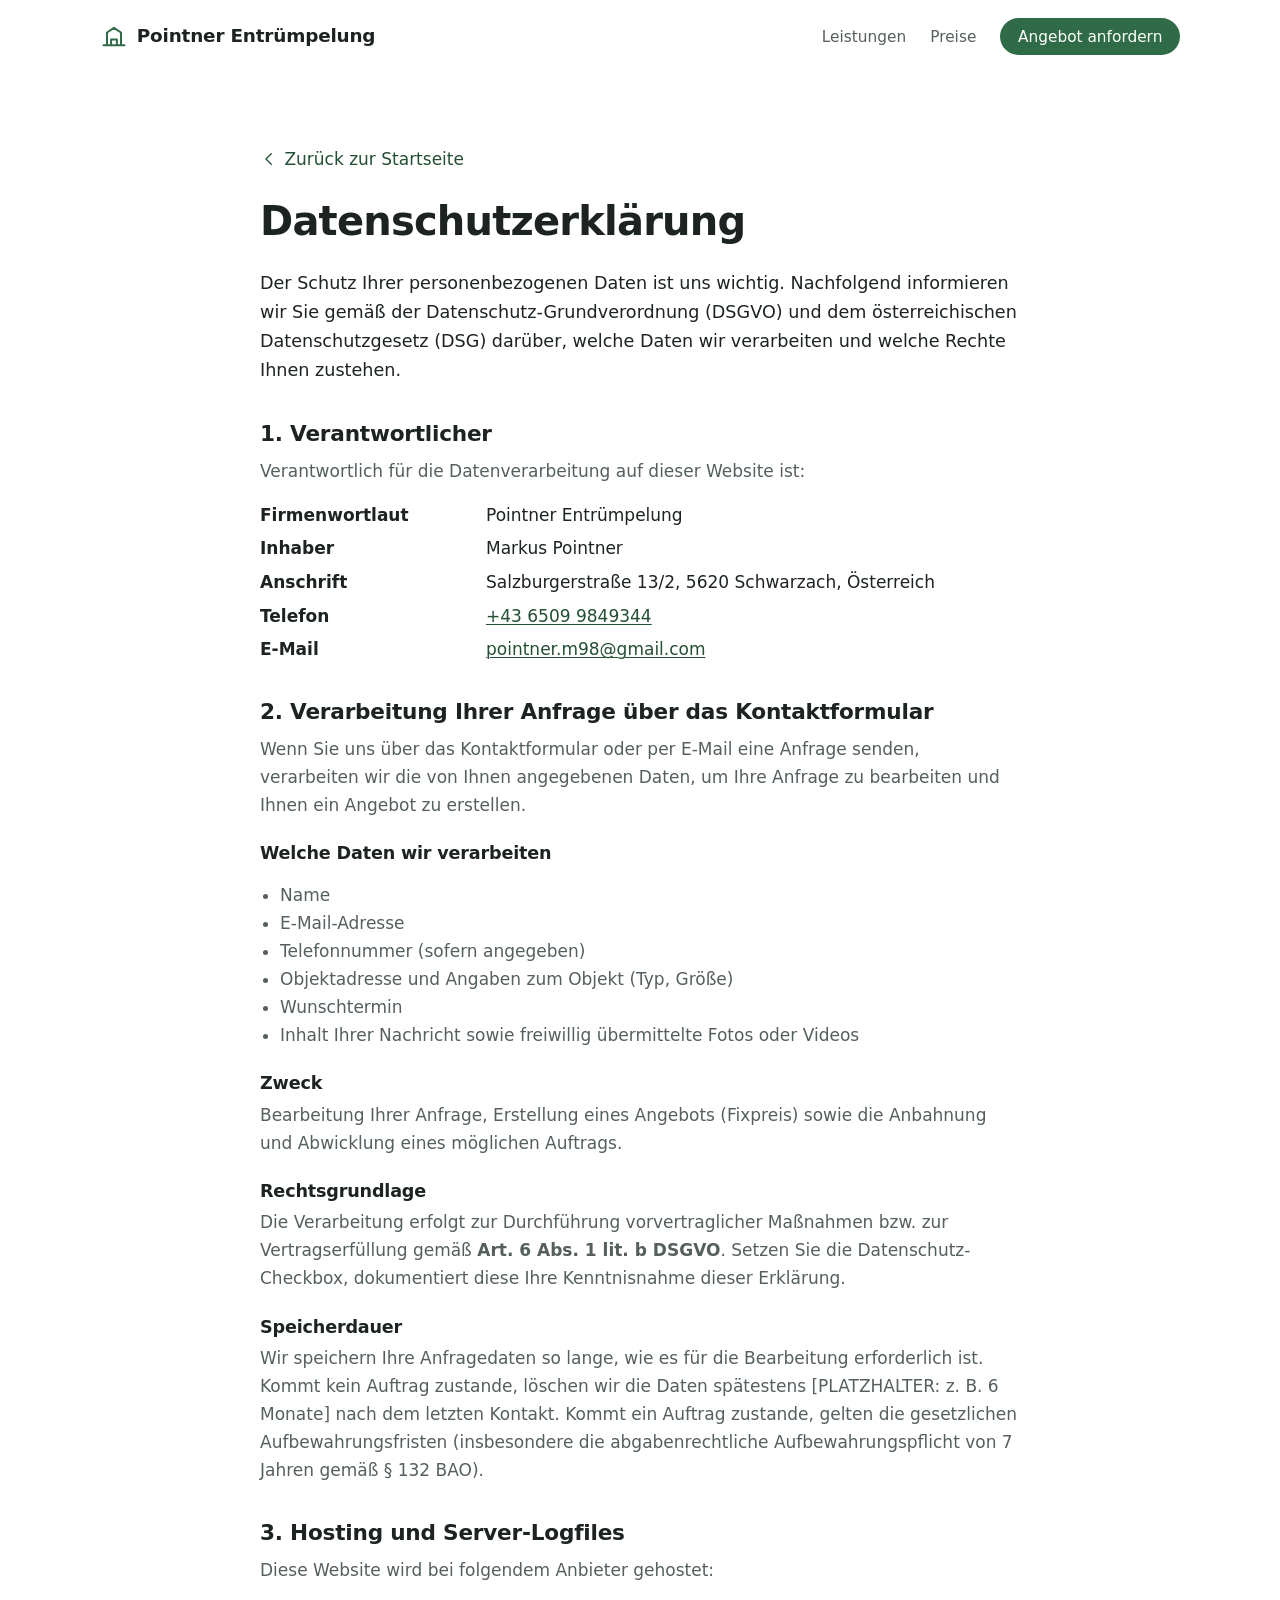
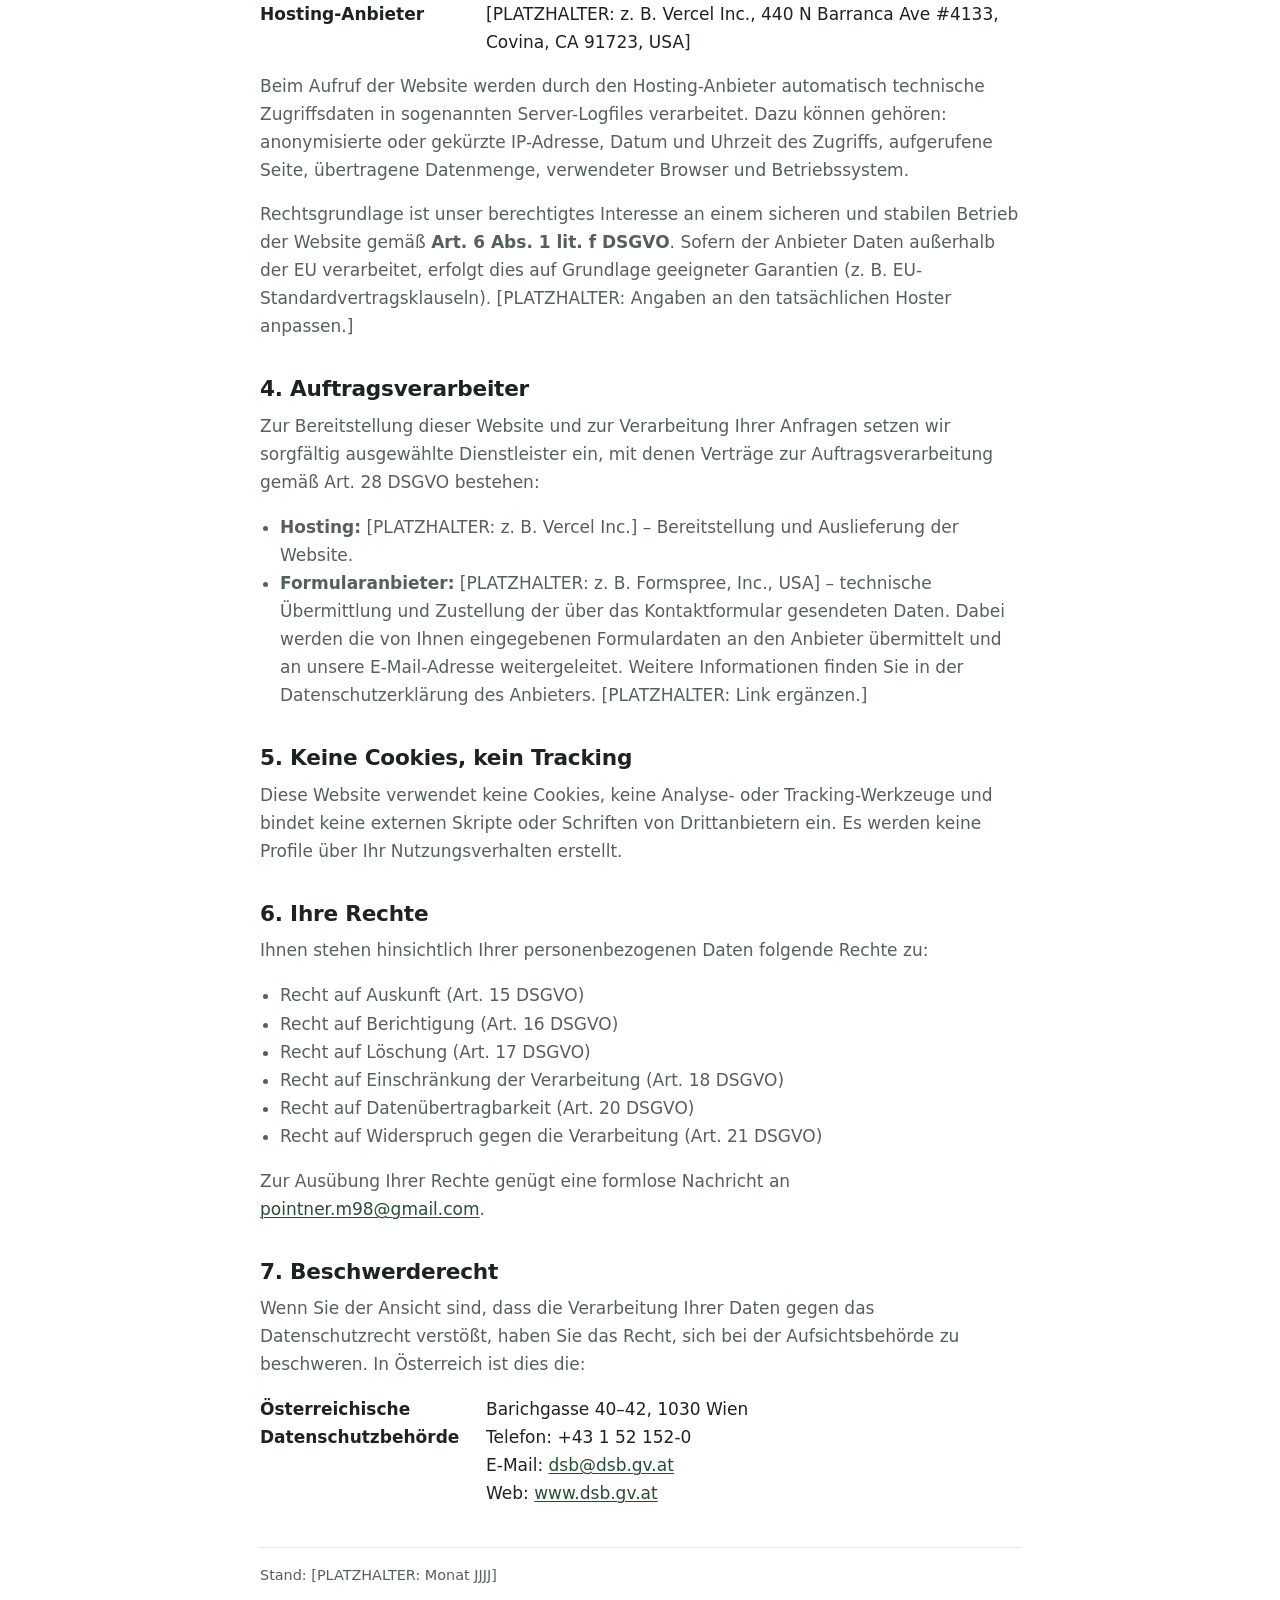
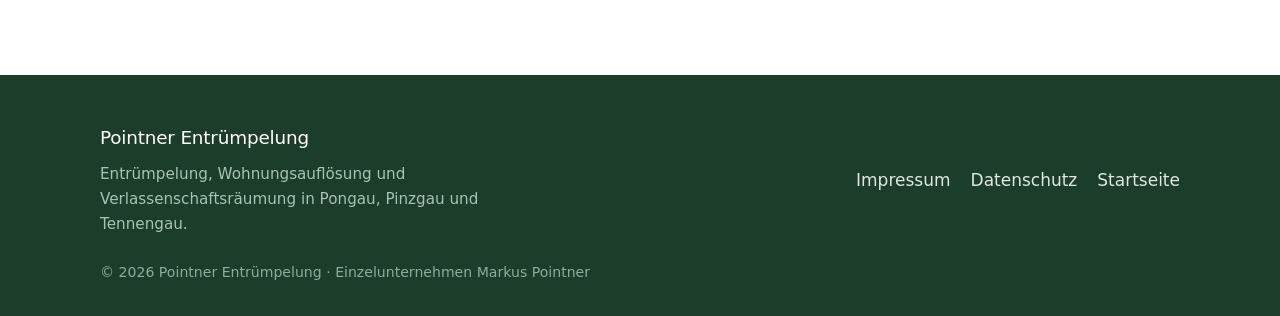
==== datenschutz.html @ 5319edf4 "Firmendaten einsetzen (Name, Inhaber, Adresse, Telefon, E-Mail, WhatsApp) Co-Authored-By: Claude Opu" ====
<!DOCTYPE html>
<html lang="de-AT">
<head>
  <meta charset="UTF-8">
  <meta name="viewport" content="width=device-width, initial-scale=1.0">
  <title>Datenschutzerklärung | Pointner Entrümpelung</title>
  <meta name="description" content="Datenschutzerklärung von Pointner Entrümpelung nach DSGVO: Verarbeitung von Formulardaten, Hosting, Ihre Rechte und Beschwerdemöglichkeit.">
  <meta name="robots" content="index, follow">
  <link rel="canonical" href="https://[DOMAIN]/datenschutz.html">
  <meta name="theme-color" content="#1f3d2b">
  <link rel="icon" href="/assets/favicon.svg" type="image/svg+xml">
  <link rel="stylesheet" href="/style.css">
</head>
<body>
  <a class="skip-link" href="#main">Zum Inhalt springen</a>

  <header class="site-header scrolled" id="site-header">
    <div class="container header-inner">
      <a class="brand" href="/" aria-label="Pointner Entrümpelung – Startseite">
        <svg class="brand-mark" width="28" height="28" viewBox="0 0 24 24" fill="none" aria-hidden="true">
          <path d="M3 20h18M6 20V9l6-4 6 4v11M9.5 20v-5h5v5" stroke="currentColor" stroke-width="1.7" stroke-linecap="round" stroke-linejoin="round"/>
        </svg>
        <span class="brand-name">Pointner Entrümpelung</span>
      </a>
      <nav class="site-nav" aria-label="Hauptnavigation">
        <ul class="nav-list" id="nav-list" style="position:static;transform:none;opacity:1;visibility:visible;pointer-events:auto;box-shadow:none;border:0;background:none;padding:0;">
          <li><a href="/#leistungen">Leistungen</a></li>
          <li><a href="/#preise">Preise</a></li>
          <li><a class="nav-cta" href="/#kontakt">Angebot anfordern</a></li>
        </ul>
      </nav>
    </div>
  </header>

  <main id="main" class="legal">
    <div class="container">
      <a class="back-link" href="/">
        <svg width="18" height="18" viewBox="0 0 24 24" fill="none" aria-hidden="true"><path d="M15 5l-7 7 7 7" stroke="currentColor" stroke-width="1.8" stroke-linecap="round" stroke-linejoin="round"/></svg>
        Zurück zur Startseite
      </a>

      <h1>Datenschutzerklärung</h1>
      <p class="lead">Der Schutz Ihrer personenbezogenen Daten ist uns wichtig. Nachfolgend informieren wir Sie gemäß der Datenschutz-Grundverordnung (DSGVO) und dem österreichischen Datenschutzgesetz (DSG) darüber, welche Daten wir verarbeiten und welche Rechte Ihnen zustehen.</p>

      <h2>1. Verantwortlicher</h2>
      <p>Verantwortlich für die Datenverarbeitung auf dieser Website ist:</p>
      <dl>
        <dt>Firmenwortlaut</dt>
        <dd>Pointner Entrümpelung</dd>
        <dt>Inhaber</dt>
        <dd>Markus Pointner</dd>
        <dt>Anschrift</dt>
        <dd>Salzburgerstraße 13/2, 5620 Schwarzach, Österreich</dd>
        <dt>Telefon</dt>
        <dd><a href="tel:+4365099849344">+43 6509 9849344</a></dd>
        <dt>E-Mail</dt>
        <dd><a href="mailto:pointner.m98@gmail.com">pointner.m98@gmail.com</a></dd>
      </dl>

      <h2>2. Verarbeitung Ihrer Anfrage über das Kontaktformular</h2>
      <p>Wenn Sie uns über das Kontaktformular oder per E-Mail eine Anfrage senden, verarbeiten wir die von Ihnen angegebenen Daten, um Ihre Anfrage zu bearbeiten und Ihnen ein Angebot zu erstellen.</p>

      <h3>Welche Daten wir verarbeiten</h3>
      <ul>
        <li>Name</li>
        <li>E-Mail-Adresse</li>
        <li>Telefonnummer (sofern angegeben)</li>
        <li>Objektadresse und Angaben zum Objekt (Typ, Größe)</li>
        <li>Wunschtermin</li>
        <li>Inhalt Ihrer Nachricht sowie freiwillig übermittelte Fotos oder Videos</li>
      </ul>

      <h3>Zweck</h3>
      <p>Bearbeitung Ihrer Anfrage, Erstellung eines Angebots (Fixpreis) sowie die Anbahnung und Abwicklung eines möglichen Auftrags.</p>

      <h3>Rechtsgrundlage</h3>
      <p>Die Verarbeitung erfolgt zur Durchführung vorvertraglicher Maßnahmen bzw. zur Vertragserfüllung gemäß <strong>Art. 6 Abs. 1 lit. b DSGVO</strong>. Setzen Sie die Datenschutz-Checkbox, dokumentiert diese Ihre Kenntnisnahme dieser Erklärung.</p>

      <h3>Speicherdauer</h3>
      <p>Wir speichern Ihre Anfragedaten so lange, wie es für die Bearbeitung erforderlich ist. Kommt kein Auftrag zustande, löschen wir die Daten spätestens [PLATZHALTER: z. B. 6 Monate] nach dem letzten Kontakt. Kommt ein Auftrag zustande, gelten die gesetzlichen Aufbewahrungsfristen (insbesondere die abgabenrechtliche Aufbewahrungspflicht von 7 Jahren gemäß § 132 BAO).</p>

      <h2>3. Hosting und Server-Logfiles</h2>
      <p>Diese Website wird bei folgendem Anbieter gehostet:</p>
      <dl>
        <dt>Hosting-Anbieter</dt>
        <dd>[PLATZHALTER: z. B. Vercel Inc., 440 N Barranca Ave #4133, Covina, CA 91723, USA]</dd>
      </dl>
      <p>Beim Aufruf der Website werden durch den Hosting-Anbieter automatisch technische Zugriffsdaten in sogenannten Server-Logfiles verarbeitet. Dazu können gehören: anonymisierte oder gekürzte IP-Adresse, Datum und Uhrzeit des Zugriffs, aufgerufene Seite, übertragene Datenmenge, verwendeter Browser und Betriebssystem.</p>
      <p>Rechtsgrundlage ist unser berechtigtes Interesse an einem sicheren und stabilen Betrieb der Website gemäß <strong>Art. 6 Abs. 1 lit. f DSGVO</strong>. Sofern der Anbieter Daten außerhalb der EU verarbeitet, erfolgt dies auf Grundlage geeigneter Garantien (z. B. EU-Standardvertragsklauseln). [PLATZHALTER: Angaben an den tatsächlichen Hoster anpassen.]</p>

      <h2>4. Auftragsverarbeiter</h2>
      <p>Zur Bereitstellung dieser Website und zur Verarbeitung Ihrer Anfragen setzen wir sorgfältig ausgewählte Dienstleister ein, mit denen Verträge zur Auftragsverarbeitung gemäß Art. 28 DSGVO bestehen:</p>
      <ul>
        <li><strong>Hosting:</strong> [PLATZHALTER: z. B. Vercel Inc.] – Bereitstellung und Auslieferung der Website.</li>
        <li><strong>Formularanbieter:</strong> [PLATZHALTER: z. B. Formspree, Inc., USA] – technische Übermittlung und Zustellung der über das Kontaktformular gesendeten Daten. Dabei werden die von Ihnen eingegebenen Formulardaten an den Anbieter übermittelt und an unsere E-Mail-Adresse weitergeleitet. Weitere Informationen finden Sie in der Datenschutzerklärung des Anbieters. [PLATZHALTER: Link ergänzen.]</li>
      </ul>

      <h2>5. Keine Cookies, kein Tracking</h2>
      <p>Diese Website verwendet keine Cookies, keine Analyse- oder Tracking-Werkzeuge und bindet keine externen Skripte oder Schriften von Drittanbietern ein. Es werden keine Profile über Ihr Nutzungsverhalten erstellt.</p>

      <h2>6. Ihre Rechte</h2>
      <p>Ihnen stehen hinsichtlich Ihrer personenbezogenen Daten folgende Rechte zu:</p>
      <ul>
        <li>Recht auf Auskunft (Art. 15 DSGVO)</li>
        <li>Recht auf Berichtigung (Art. 16 DSGVO)</li>
        <li>Recht auf Löschung (Art. 17 DSGVO)</li>
        <li>Recht auf Einschränkung der Verarbeitung (Art. 18 DSGVO)</li>
        <li>Recht auf Datenübertragbarkeit (Art. 20 DSGVO)</li>
        <li>Recht auf Widerspruch gegen die Verarbeitung (Art. 21 DSGVO)</li>
      </ul>
      <p>Zur Ausübung Ihrer Rechte genügt eine formlose Nachricht an <a href="mailto:pointner.m98@gmail.com">pointner.m98@gmail.com</a>.</p>

      <h2>7. Beschwerderecht</h2>
      <p>Wenn Sie der Ansicht sind, dass die Verarbeitung Ihrer Daten gegen das Datenschutzrecht verstößt, haben Sie das Recht, sich bei der Aufsichtsbehörde zu beschweren. In Österreich ist dies die:</p>
      <dl>
        <dt>Österreichische Datenschutzbehörde</dt>
        <dd>Barichgasse 40–42, 1030 Wien<br>
          Telefon: +43 1 52 152-0<br>
          E-Mail: <a href="mailto:dsb@dsb.gv.at">dsb@dsb.gv.at</a><br>
          Web: <a href="https://www.dsb.gv.at" target="_blank" rel="noopener noreferrer">www.dsb.gv.at</a>
        </dd>
      </dl>

      <p class="updated">Stand: [PLATZHALTER: Monat JJJJ]</p>
    </div>
  </main>

  <footer class="site-footer">
    <div class="container footer-inner">
      <div class="footer-brand">
        <span class="brand-name">Pointner Entrümpelung</span>
        <p>Entrümpelung, Wohnungsauflösung und Verlassenschaftsräumung in Pongau, Pinzgau und Tennengau.</p>
      </div>
      <nav class="footer-nav" aria-label="Rechtliches">
        <a href="/impressum.html">Impressum</a>
        <a href="/datenschutz.html">Datenschutz</a>
        <a href="/">Startseite</a>
      </nav>
      <p class="footer-copy">© <span id="year">2026</span> Pointner Entrümpelung · Einzelunternehmen Markus Pointner</p>
    </div>
  </footer>

  <script src="/script.js" defer></script>
</body>
</html>
---- style.css ----
/* =====================================================================
   Pointner Entrümpelung – Entrümpelung Salzburg
   style.css – mobile first, ohne externe Ressourcen
   ---------------------------------------------------------------------
   Schriften: Standard ist ein System-Font-Stack (kein externer Request,
   bestes Lighthouse-Ergebnis). Wer eine eigene, selbst gehostete Schrift
   nutzen möchte, legt WOFF2-Dateien nach /fonts und aktiviert den
   @font-face-Block unten (siehe README.md).
   ===================================================================== */

/* ---- Optionales, selbst gehostetes Font-Gerüst (auskommentiert) ------
@font-face {
  font-family: "Marke";
  src: url("/fonts/marke-regular.woff2") format("woff2");
  font-weight: 400;
  font-style: normal;
  font-display: swap;
}
@font-face {
  font-family: "Marke";
  src: url("/fonts/marke-semibold.woff2") format("woff2");
  font-weight: 600;
  font-style: normal;
  font-display: swap;
}
Danach in :root  --font-sans: "Marke", system-ui, sans-serif;  setzen.
---------------------------------------------------------------------- */

:root {
  /* Akzent + Neutraltöne */
  --accent:        #2f6b46;   /* ruhiges Waldgrün */
  --accent-dark:   #244f34;
  --accent-darker: #1c3d29;
  --accent-soft:   #eef4f0;

  --ink:      #1c2321;   /* Haupttext */
  --ink-soft: #55605b;   /* Sekundärtext */
  --line:     #e4e7e5;   /* Trennlinien */
  --bg:       #ffffff;
  --bg-alt:   #f7f8f7;
  --white:    #ffffff;

  --font-sans: system-ui, -apple-system, "Segoe UI", Roboto, "Helvetica Neue", Arial, sans-serif;

  --radius:    14px;
  --radius-sm: 10px;
  --shadow:    0 1px 2px rgba(28,35,33,.04), 0 8px 24px rgba(28,35,33,.06);
  --shadow-lg: 0 12px 40px rgba(28,35,33,.12);

  --wrap: 1120px;
  --gutter: 20px;

  --header-h: 72px;
  --ease: cubic-bezier(.22,.61,.36,1);
}

/* ---------- Reset / Basis ---------- */
*, *::before, *::after { box-sizing: border-box; }

html { -webkit-text-size-adjust: 100%; scroll-behavior: smooth; }

body {
  margin: 0;
  font-family: var(--font-sans);
  font-size: 1.0625rem;
  line-height: 1.65;
  color: var(--ink);
  background: var(--bg);
  -webkit-font-smoothing: antialiased;
  text-rendering: optimizeLegibility;
}

img, svg { display: block; max-width: 100%; }
svg { height: auto; }

h1, h2, h3 { line-height: 1.2; letter-spacing: -.01em; margin: 0 0 .5em; color: var(--ink); }
h1 { font-size: clamp(2rem, 5.5vw, 3.25rem); font-weight: 700; letter-spacing: -.02em; }
h2 { font-size: clamp(1.6rem, 3.6vw, 2.4rem); font-weight: 700; }
h3 { font-size: 1.2rem; font-weight: 600; }
p  { margin: 0 0 1rem; }

a { color: var(--accent-dark); text-decoration-thickness: 1px; text-underline-offset: 2px; }
a:hover { color: var(--accent); }

:focus-visible {
  outline: 3px solid var(--accent);
  outline-offset: 2px;
  border-radius: 4px;
}

.sr-only {
  position: absolute; width: 1px; height: 1px; padding: 0; margin: -1px;
  overflow: hidden; clip: rect(0 0 0 0); white-space: nowrap; border: 0;
}

.skip-link {
  position: absolute; left: 12px; top: -60px;
  background: var(--accent-dark); color: #fff; padding: 10px 16px;
  border-radius: 8px; z-index: 200; transition: top .2s var(--ease);
}
.skip-link:focus { top: 12px; color: #fff; }

/* ---------- Layout ---------- */
.container {
  width: 100%;
  max-width: var(--wrap);
  margin-inline: auto;
  padding-inline: var(--gutter);
}
.container-narrow { max-width: 760px; }

.section { padding: clamp(3.5rem, 8vw, 6rem) 0; }
.section-alt { background: var(--bg-alt); }

.section-head { max-width: 640px; margin-bottom: 2.5rem; }
.section-eyebrow {
  text-transform: uppercase; letter-spacing: .12em; font-size: .78rem;
  font-weight: 600; color: var(--accent); margin: 0 0 .6rem;
}
.section-eyebrow-light { color: #bfe0cd; }
.section-sub { color: var(--ink-soft); font-size: 1.075rem; margin: 0; }

/* ---------- Buttons ---------- */
.btn {
  display: inline-flex; align-items: center; justify-content: center; gap: .5rem;
  font: inherit; font-weight: 600; line-height: 1;
  padding: .95rem 1.5rem; border-radius: 999px;
  border: 1.5px solid transparent; cursor: pointer;
  text-decoration: none; transition: transform .18s var(--ease), background .18s var(--ease), box-shadow .18s var(--ease), border-color .18s var(--ease);
}
.btn svg { width: 18px; height: 18px; }
.btn-primary { background: var(--accent); color: #fff; box-shadow: 0 6px 18px rgba(47,107,70,.25); }
.btn-primary:hover { background: var(--accent-dark); color: #fff; transform: translateY(-2px); box-shadow: 0 10px 26px rgba(47,107,70,.32); }
.btn-secondary { background: var(--white); color: var(--accent-dark); border-color: var(--line); }
.btn-secondary:hover { border-color: var(--accent); color: var(--accent-dark); transform: translateY(-2px); }
.btn-on-accent { background: #fff; color: var(--accent-darker); }
.btn-on-accent:hover { background: var(--accent-soft); color: var(--accent-darker); transform: translateY(-2px); }
.btn-block { width: 100%; }

/* ---------- Header ---------- */
.site-header {
  position: sticky; top: 0; z-index: 100;
  background: rgba(255,255,255,.9);
  backdrop-filter: saturate(180%) blur(10px);
  border-bottom: 1px solid transparent;
  transition: box-shadow .25s var(--ease), border-color .25s var(--ease), background .25s var(--ease);
}
.site-header.scrolled {
  border-bottom-color: var(--line);
  box-shadow: 0 2px 12px rgba(28,35,33,.06);
}
.header-inner {
  display: flex; align-items: center; justify-content: space-between;
  height: var(--header-h);
  transition: height .25s var(--ease);
}
.site-header.scrolled .header-inner { height: 58px; }

.brand { display: inline-flex; align-items: center; gap: .55rem; color: var(--ink); text-decoration: none; font-weight: 700; }
.brand-mark { color: var(--accent); }
.brand-name { font-size: 1.15rem; letter-spacing: -.01em; }

.site-nav { display: flex; align-items: center; }
.nav-list {
  display: flex; align-items: center; gap: 1.5rem;
  list-style: none; margin: 0; padding: 0;
}
.nav-list a { color: var(--ink-soft); text-decoration: none; font-size: .96rem; font-weight: 500; }
.nav-list a:hover { color: var(--ink); }
.nav-list .nav-cta {
  background: var(--accent); color: #fff; padding: .6rem 1.1rem; border-radius: 999px;
}
.nav-list .nav-cta:hover { background: var(--accent-dark); color: #fff; }

.nav-toggle {
  display: none; flex-direction: column; gap: 5px;
  width: 44px; height: 44px; border: 0; background: transparent; cursor: pointer;
  align-items: center; justify-content: center;
}
.nav-toggle-bar { width: 24px; height: 2px; background: var(--ink); border-radius: 2px; transition: transform .25s var(--ease), opacity .2s var(--ease); }

/* ---------- Hero ---------- */
.hero {
  background:
    radial-gradient(120% 90% at 85% -10%, var(--accent-soft) 0%, rgba(238,244,240,0) 60%),
    var(--bg);
  padding: clamp(3rem, 8vw, 6rem) 0 clamp(3rem, 7vw, 5rem);
}
.hero-inner { max-width: 780px; }
.hero-eyebrow {
  text-transform: uppercase; letter-spacing: .12em; font-size: .8rem;
  font-weight: 600; color: var(--accent); margin: 0 0 1rem;
}
.hero-lead { font-size: clamp(1.075rem, 2.2vw, 1.3rem); color: var(--ink-soft); max-width: 640px; }
.hero-actions { display: flex; flex-wrap: wrap; gap: .85rem; margin: 1.8rem 0 2rem; }
.hero-trust {
  display: flex; flex-wrap: wrap; gap: 1.25rem 2rem;
  list-style: none; margin: 0; padding: 0;
}
.hero-trust li { display: inline-flex; align-items: center; gap: .5rem; font-size: .95rem; font-weight: 500; color: var(--ink-soft); }
.hero-trust svg { color: var(--accent); flex: none; }

/* ---------- Cards (Leistungen) ---------- */
.cards {
  list-style: none; margin: 0; padding: 0;
  display: grid; gap: 1.25rem;
  grid-template-columns: 1fr;
}
.card {
  background: var(--bg); border: 1px solid var(--line); border-radius: var(--radius);
  padding: 1.6rem; box-shadow: var(--shadow);
  transition: transform .2s var(--ease), box-shadow .2s var(--ease), border-color .2s var(--ease);
}
.card:hover { transform: translateY(-4px); box-shadow: var(--shadow-lg); border-color: #d3ddd6; }
.card-icon {
  display: inline-flex; align-items: center; justify-content: center;
  width: 52px; height: 52px; border-radius: 14px;
  background: var(--accent-soft); color: var(--accent-dark); margin-bottom: 1rem;
}
.card h3 { margin-bottom: .4rem; }
.card p { margin: 0; color: var(--ink-soft); font-size: .98rem; }

/* ---------- Steps (Ablauf) ---------- */
.steps {
  list-style: none; margin: 0; padding: 0;
  display: grid; gap: 1.5rem; grid-template-columns: 1fr;
  counter-reset: step;
}
.step {
  position: relative; background: var(--bg); border: 1px solid var(--line);
  border-radius: var(--radius); padding: 1.75rem 1.6rem 1.6rem;
}
.step-num {
  display: inline-flex; align-items: center; justify-content: center;
  width: 44px; height: 44px; border-radius: 50%;
  background: var(--accent); color: #fff; font-weight: 700; font-size: 1.15rem;
  margin-bottom: 1rem;
}
.step h3 { margin-bottom: .35rem; }
.step p { margin: 0; color: var(--ink-soft); font-size: .98rem; }

/* ---------- Preistabelle ---------- */
.table-wrap { overflow-x: auto; border: 1px solid var(--line); border-radius: var(--radius); box-shadow: var(--shadow); }
.price-table { width: 100%; border-collapse: collapse; min-width: 520px; background: var(--bg); }
.price-table th, .price-table td { text-align: left; padding: 1rem 1.25rem; border-bottom: 1px solid var(--line); }
.price-table thead th { background: var(--accent-soft); color: var(--accent-darker); font-size: .85rem; text-transform: uppercase; letter-spacing: .06em; }
.price-table tbody th { font-weight: 600; }
.price-table tbody td:last-child { font-weight: 600; color: var(--accent-dark); white-space: nowrap; }
.price-table tbody tr:last-child th, .price-table tbody tr:last-child td { border-bottom: 0; }
.price-table tbody tr:hover { background: var(--bg-alt); }
.price-note {
  display: flex; gap: .65rem; align-items: flex-start;
  margin: 1.25rem 0 0; color: var(--ink-soft); font-size: .95rem;
}
.price-note svg { color: var(--accent); flex: none; margin-top: 2px; }

/* ---------- Hausverwaltungen ---------- */
.section-accent {
  background: linear-gradient(160deg, var(--accent-dark) 0%, var(--accent-darker) 100%);
  color: #eaf2ec;
}
.section-accent h2 { color: #fff; }
.hv-grid { display: grid; gap: 2.5rem; grid-template-columns: 1fr; }
.hv-intro p { color: #cfe0d5; max-width: 46ch; }
.hv-intro .btn { margin-top: .5rem; }
.hv-list { list-style: none; margin: 0; padding: 0; display: grid; gap: 1rem; }
.hv-list li {
  display: flex; gap: .9rem; align-items: flex-start;
  background: rgba(255,255,255,.06); border: 1px solid rgba(255,255,255,.12);
  border-radius: var(--radius-sm); padding: 1rem 1.15rem;
}
.hv-list svg { color: #bfe0cd; flex: none; margin-top: 2px; }
.hv-list strong { display: block; color: #fff; font-weight: 600; }
.hv-list span { display: block; color: #c6d8cd; font-size: .93rem; }

/* ---------- Vertrauen ---------- */
.trust-grid { list-style: none; margin: 0; padding: 0; display: grid; gap: 1.25rem; grid-template-columns: 1fr; }
.trust-item {
  background: var(--bg); border: 1px solid var(--line); border-radius: var(--radius);
  padding: 1.5rem;
}
.trust-item svg { color: var(--accent); margin-bottom: .85rem; }
.trust-item h3 { margin-bottom: .35rem; }
.trust-item p { margin: 0; color: var(--ink-soft); font-size: .96rem; }

/* ---------- FAQ ---------- */
.faq { display: grid; gap: .75rem; }
.faq details {
  background: var(--bg); border: 1px solid var(--line); border-radius: var(--radius-sm);
  overflow: hidden;
}
.faq summary {
  list-style: none; cursor: pointer; padding: 1.1rem 1.25rem;
  font-weight: 600; display: flex; align-items: center; justify-content: space-between; gap: 1rem;
}
.faq summary::-webkit-details-marker { display: none; }
.faq summary::after {
  content: ""; width: 12px; height: 12px; flex: none;
  border-right: 2px solid var(--accent); border-bottom: 2px solid var(--accent);
  transform: rotate(45deg); transition: transform .25s var(--ease);
}
.faq details[open] summary::after { transform: rotate(-135deg); }
.faq summary:hover { color: var(--accent-dark); }
.faq-body { padding: 0 1.25rem 1.15rem; }
.faq-body p { margin: 0; color: var(--ink-soft); }

/* ---------- Kontakt ---------- */
.contact-grid { display: grid; gap: 2.5rem; grid-template-columns: 1fr; }
.contact-intro p { color: var(--ink-soft); max-width: 42ch; }
.contact-direct { list-style: none; margin: 1.5rem 0 0; padding: 0; display: grid; gap: .85rem; }
.contact-direct li { display: flex; align-items: center; gap: .7rem; }
.contact-direct svg { color: var(--accent); flex: none; }
.contact-direct a { color: var(--ink); font-weight: 500; text-decoration: none; }
.contact-direct a:hover { color: var(--accent-dark); }

.contact-form {
  background: var(--bg); border: 1px solid var(--line); border-radius: var(--radius);
  padding: clamp(1.5rem, 4vw, 2rem); box-shadow: var(--shadow);
}
.field { margin-bottom: 1.1rem; }
.field-row { display: grid; gap: 1.1rem; grid-template-columns: 1fr; }
.field label { display: block; font-weight: 600; font-size: .92rem; margin-bottom: .4rem; }
.field input, .field select, .field textarea {
  width: 100%; font: inherit; color: var(--ink);
  padding: .8rem .9rem; border: 1.5px solid var(--line); border-radius: var(--radius-sm);
  background: var(--bg); transition: border-color .18s var(--ease), box-shadow .18s var(--ease);
}
.field textarea { resize: vertical; min-height: 96px; }
.field input:focus, .field select:focus, .field textarea:focus {
  outline: none; border-color: var(--accent);
  box-shadow: 0 0 0 3px rgba(47,107,70,.15);
}
.field input:user-invalid, .field select:user-invalid { border-color: #c0392b; }
.field-error { color: #c0392b; font-size: .85rem; margin: .4rem 0 0; }

.field-check { display: grid; grid-template-columns: auto 1fr; gap: .6rem .65rem; align-items: start; }
.field-check input { width: 20px; height: 20px; margin-top: 2px; accent-color: var(--accent); }
.field-check label { font-weight: 400; font-size: .92rem; margin: 0; color: var(--ink-soft); }
.field-check .field-error { grid-column: 1 / -1; }

/* Honeypot – visuell und für AT verborgen, aber im DOM vorhanden */
.hp-field { position: absolute; left: -9999px; width: 1px; height: 1px; overflow: hidden; }

.form-status { margin: 1rem 0 0; padding: .9rem 1rem; border-radius: var(--radius-sm); font-size: .95rem; font-weight: 500; }
.form-status.is-success { background: #e7f4ec; color: #1c6b3f; border: 1px solid #b7ddc6; }
.form-status.is-error   { background: #fbeae8; color: #a5281b; border: 1px solid #f0c3bd; }

.form-hint { display: flex; gap: .5rem; align-items: flex-start; margin: 1.1rem 0 0; font-size: .9rem; color: var(--ink-soft); }
.form-hint svg { color: var(--accent); flex: none; margin-top: 1px; }

/* ---------- Footer ---------- */
.site-footer { background: var(--accent-darker); color: #c6d8cd; padding: 3rem 0 2rem; }
.footer-inner { display: grid; gap: 1.5rem; }
.footer-brand .brand-name { color: #fff; font-size: 1.15rem; }
.footer-brand p { margin: .5rem 0 0; color: #a9c2b3; font-size: .95rem; max-width: 42ch; }
.footer-nav { display: flex; flex-wrap: wrap; gap: 1.25rem; }
.footer-nav a { color: #dce8e1; text-decoration: none; font-weight: 500; }
.footer-nav a:hover { color: #fff; text-decoration: underline; }
.footer-copy { margin: 0; color: #8fab9c; font-size: .88rem; }

/* ---------- Rechtsseiten (Impressum / Datenschutz) ---------- */
.legal { padding: clamp(2.5rem, 6vw, 4.5rem) 0; }
.legal .container { max-width: 800px; }
.legal h1 { font-size: clamp(1.8rem, 4vw, 2.5rem); margin-bottom: 1.5rem; }
.legal h2 { font-size: 1.35rem; margin: 2.25rem 0 .6rem; }
.legal h3 { font-size: 1.1rem; margin: 1.5rem 0 .4rem; }
.legal p, .legal li { color: var(--ink-soft); }
.legal a { color: var(--accent-dark); }
.legal .lead { font-size: 1.1rem; color: var(--ink); }
.legal dl { display: grid; grid-template-columns: 1fr; gap: .35rem 1rem; margin: 1rem 0; }
.legal dt { font-weight: 600; color: var(--ink); }
.legal dd { margin: 0 0 .75rem; }
.legal ul { padding-left: 1.25rem; }
.legal .back-link { display: inline-flex; align-items: center; gap: .4rem; margin-bottom: 1.5rem; font-weight: 500; text-decoration: none; }
.legal .updated { font-size: .9rem; color: var(--ink-soft); margin-top: 2.5rem; padding-top: 1rem; border-top: 1px solid var(--line); }

/* =====================================================================
   Reveal-on-Scroll
   ===================================================================== */
.reveal { opacity: 0; transform: translateY(18px); transition: opacity .6s var(--ease), transform .6s var(--ease); will-change: opacity, transform; }
.reveal.is-visible { opacity: 1; transform: none; }

/* =====================================================================
   Responsive
   ===================================================================== */
@media (min-width: 620px) {
  .field-row { grid-template-columns: 1fr 1fr; }
  .cards { grid-template-columns: repeat(2, 1fr); }
  .trust-grid { grid-template-columns: repeat(2, 1fr); }
  .steps { grid-template-columns: repeat(3, 1fr); }
  .footer-inner { grid-template-columns: 1fr auto; align-items: center; }
  .footer-copy { grid-column: 1 / -1; }
  .legal dl { grid-template-columns: 210px 1fr; }
  .legal dd { margin-bottom: 0; }
}

@media (min-width: 900px) {
  .cards { grid-template-columns: repeat(3, 1fr); }
  .trust-grid { grid-template-columns: repeat(3, 1fr); }
  .hv-grid { grid-template-columns: 1fr 1.05fr; align-items: center; gap: 3.5rem; }
  .contact-grid { grid-template-columns: .85fr 1.15fr; align-items: start; gap: 3.5rem; }
}

/* ---------- Mobile-Navigation ---------- */
@media (max-width: 820px) {
  .nav-toggle { display: flex; }
  .nav-list {
    position: fixed; inset: var(--header-h) 0 auto 0;
    flex-direction: column; align-items: stretch; gap: 0;
    background: var(--bg); border-bottom: 1px solid var(--line);
    padding: .5rem var(--gutter) 1.25rem;
    box-shadow: var(--shadow-lg);
    transform: translateY(-8px); opacity: 0; pointer-events: none;
    visibility: hidden;
    transition: opacity .22s var(--ease), transform .22s var(--ease), visibility .22s;
  }
  .nav-list.open { transform: none; opacity: 1; pointer-events: auto; visibility: visible; }
  .nav-list li { border-bottom: 1px solid var(--line); }
  .nav-list li:last-child { border-bottom: 0; }
  .nav-list a { display: block; padding: .95rem .25rem; font-size: 1.02rem; }
  .nav-list .nav-cta { margin-top: .75rem; text-align: center; }
  .nav-toggle[aria-expanded="true"] .nav-toggle-bar:nth-child(1) { transform: translateY(7px) rotate(45deg); }
  .nav-toggle[aria-expanded="true"] .nav-toggle-bar:nth-child(2) { opacity: 0; }
  .nav-toggle[aria-expanded="true"] .nav-toggle-bar:nth-child(3) { transform: translateY(-7px) rotate(-45deg); }
}

/* =====================================================================
   Reduced Motion
   ===================================================================== */
@media (prefers-reduced-motion: reduce) {
  html { scroll-behavior: auto; }
  *, *::before, *::after {
    animation-duration: .001ms !important;
    animation-iteration-count: 1 !important;
    transition-duration: .001ms !important;
    scroll-behavior: auto !important;
  }
  .reveal { opacity: 1; transform: none; }
}
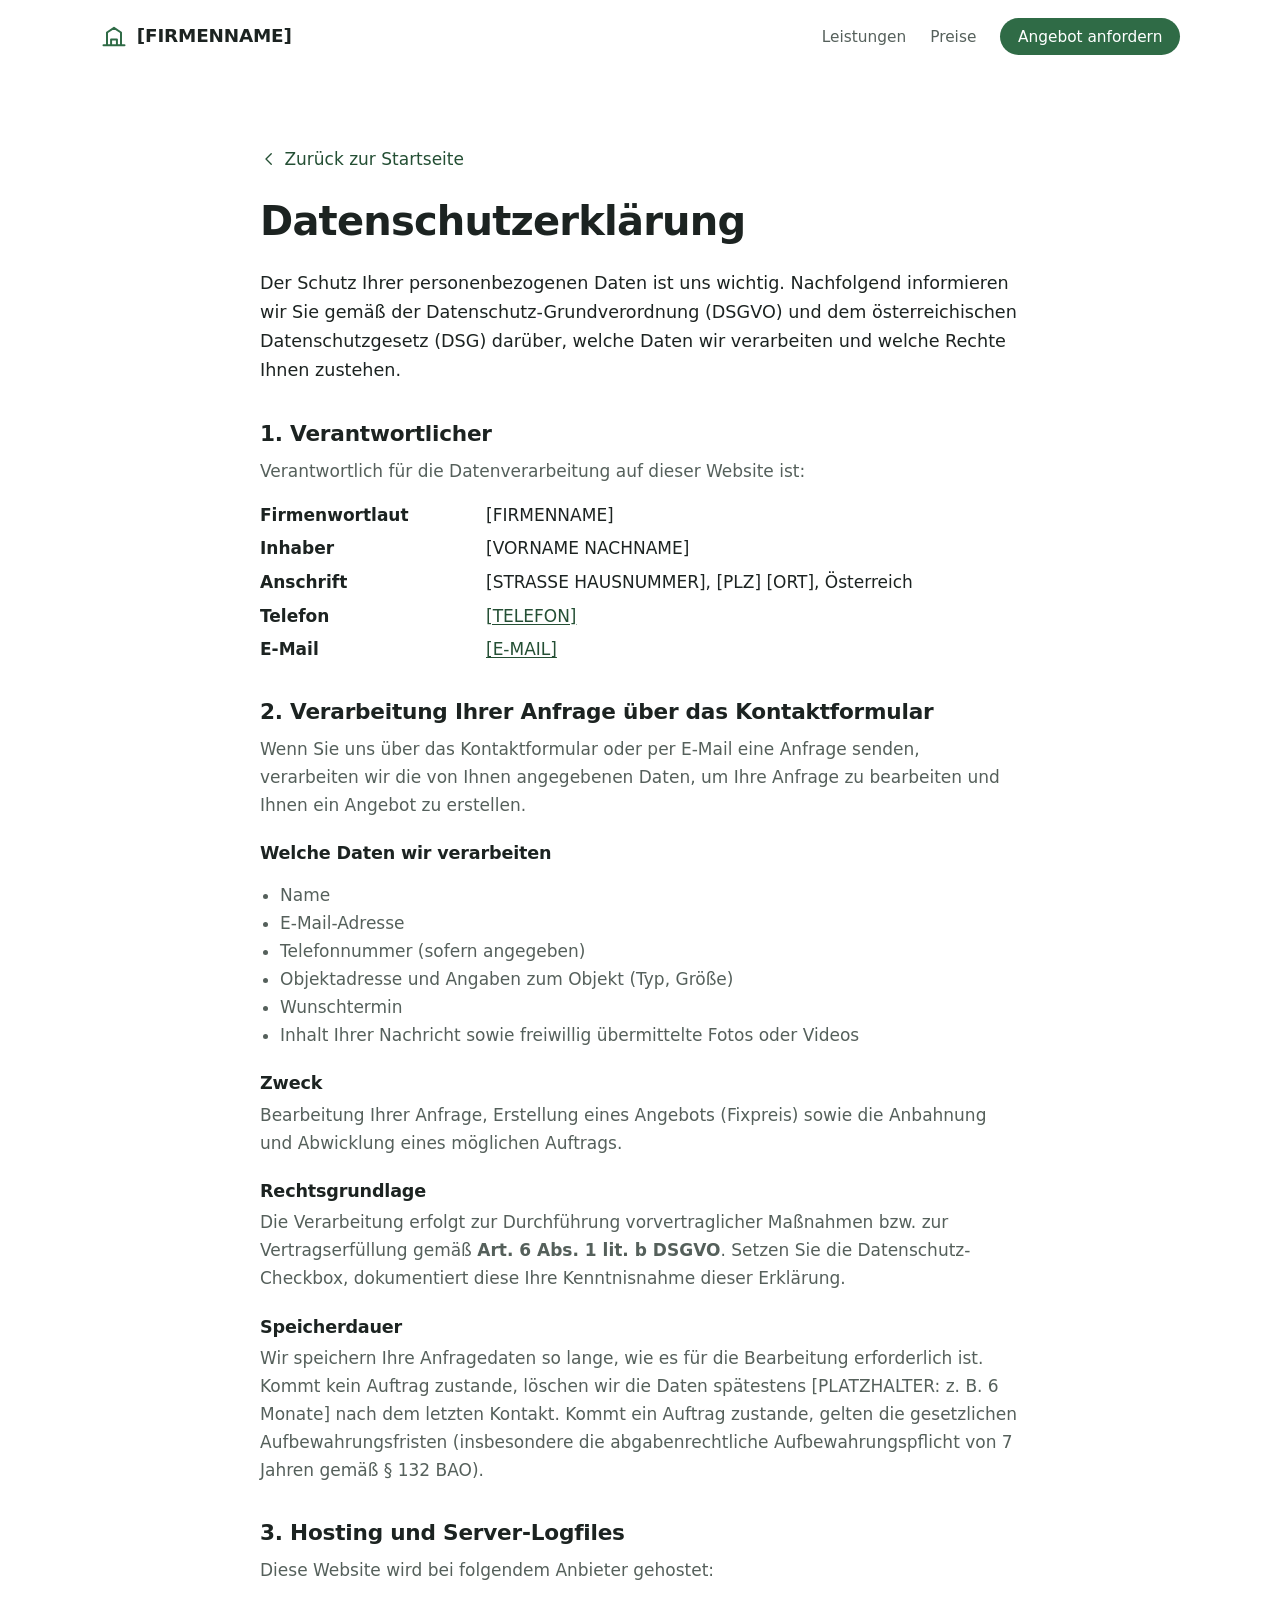
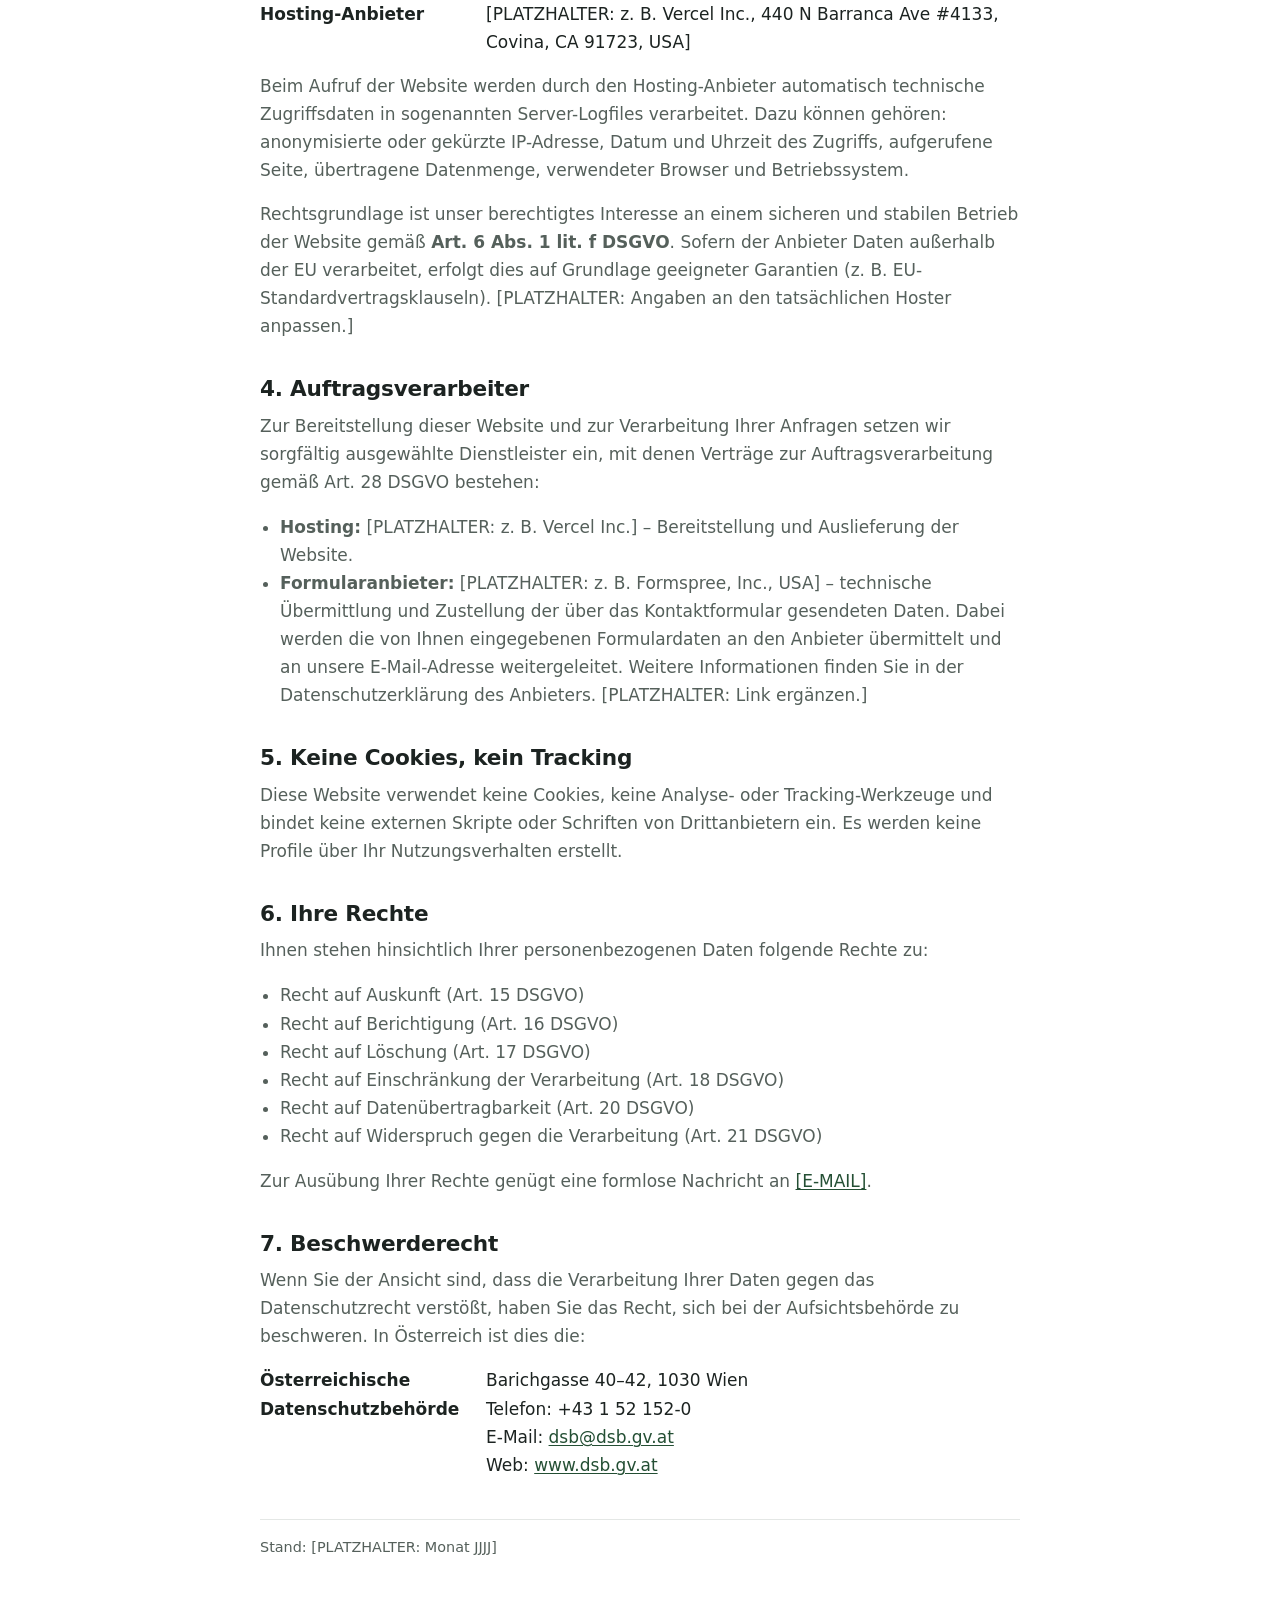
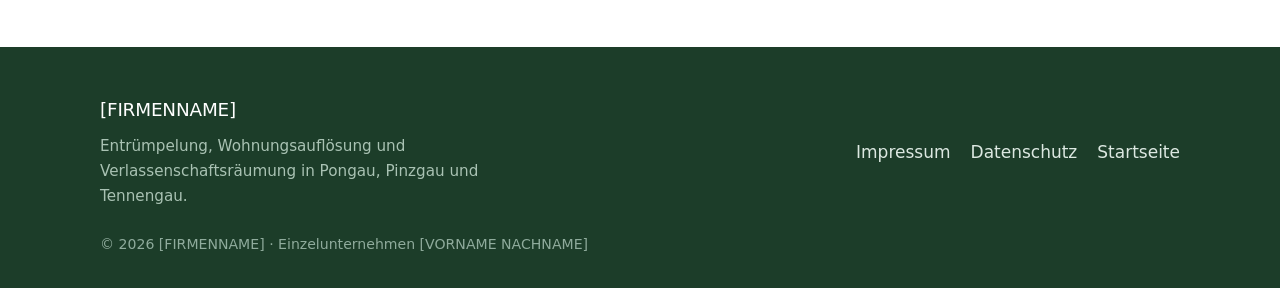
==== commit 126597bb: "Initiale Landingpage inkl. Impressum, Datenschutz und SEO Statische Seite (HTML/CSS/Vanilla JS) fuer" ====
--- a/datenschutz.html
+++ b/datenschutz.html
@@ -3,8 +3,8 @@
 <head>
   <meta charset="UTF-8">
   <meta name="viewport" content="width=device-width, initial-scale=1.0">
-  <title>Datenschutzerklärung | Pointner Entrümpelung</title>
-  <meta name="description" content="Datenschutzerklärung von Pointner Entrümpelung nach DSGVO: Verarbeitung von Formulardaten, Hosting, Ihre Rechte und Beschwerdemöglichkeit.">
+  <title>Datenschutzerklärung | [FIRMENNAME]</title>
+  <meta name="description" content="Datenschutzerklärung von [FIRMENNAME] nach DSGVO: Verarbeitung von Formulardaten, Hosting, Ihre Rechte und Beschwerdemöglichkeit.">
   <meta name="robots" content="index, follow">
   <link rel="canonical" href="https://[DOMAIN]/datenschutz.html">
   <meta name="theme-color" content="#1f3d2b">
@@ -16,11 +16,11 @@
 
   <header class="site-header scrolled" id="site-header">
     <div class="container header-inner">
-      <a class="brand" href="/" aria-label="Pointner Entrümpelung – Startseite">
+      <a class="brand" href="/" aria-label="[FIRMENNAME] – Startseite">
         <svg class="brand-mark" width="28" height="28" viewBox="0 0 24 24" fill="none" aria-hidden="true">
           <path d="M3 20h18M6 20V9l6-4 6 4v11M9.5 20v-5h5v5" stroke="currentColor" stroke-width="1.7" stroke-linecap="round" stroke-linejoin="round"/>
         </svg>
-        <span class="brand-name">Pointner Entrümpelung</span>
+        <span class="brand-name">[FIRMENNAME]</span>
       </a>
       <nav class="site-nav" aria-label="Hauptnavigation">
         <ul class="nav-list" id="nav-list" style="position:static;transform:none;opacity:1;visibility:visible;pointer-events:auto;box-shadow:none;border:0;background:none;padding:0;">
@@ -46,15 +46,15 @@
       <p>Verantwortlich für die Datenverarbeitung auf dieser Website ist:</p>
       <dl>
         <dt>Firmenwortlaut</dt>
-        <dd>Pointner Entrümpelung</dd>
+        <dd>[FIRMENNAME]</dd>
         <dt>Inhaber</dt>
-        <dd>Markus Pointner</dd>
+        <dd>[VORNAME NACHNAME]</dd>
         <dt>Anschrift</dt>
-        <dd>Salzburgerstraße 13/2, 5620 Schwarzach, Österreich</dd>
+        <dd>[STRASSE HAUSNUMMER], [PLZ] [ORT], Österreich</dd>
         <dt>Telefon</dt>
-        <dd><a href="tel:+4365099849344">+43 6509 9849344</a></dd>
+        <dd><a href="tel:[TELEFON-CLEAN]">[TELEFON]</a></dd>
         <dt>E-Mail</dt>
-        <dd><a href="mailto:pointner.m98@gmail.com">pointner.m98@gmail.com</a></dd>
+        <dd><a href="mailto:[E-MAIL]">[E-MAIL]</a></dd>
       </dl>
 
       <h2>2. Verarbeitung Ihrer Anfrage über das Kontaktformular</h2>
@@ -108,7 +108,7 @@
         <li>Recht auf Datenübertragbarkeit (Art. 20 DSGVO)</li>
         <li>Recht auf Widerspruch gegen die Verarbeitung (Art. 21 DSGVO)</li>
       </ul>
-      <p>Zur Ausübung Ihrer Rechte genügt eine formlose Nachricht an <a href="mailto:pointner.m98@gmail.com">pointner.m98@gmail.com</a>.</p>
+      <p>Zur Ausübung Ihrer Rechte genügt eine formlose Nachricht an <a href="mailto:[E-MAIL]">[E-MAIL]</a>.</p>
 
       <h2>7. Beschwerderecht</h2>
       <p>Wenn Sie der Ansicht sind, dass die Verarbeitung Ihrer Daten gegen das Datenschutzrecht verstößt, haben Sie das Recht, sich bei der Aufsichtsbehörde zu beschweren. In Österreich ist dies die:</p>
@@ -128,7 +128,7 @@
   <footer class="site-footer">
     <div class="container footer-inner">
       <div class="footer-brand">
-        <span class="brand-name">Pointner Entrümpelung</span>
+        <span class="brand-name">[FIRMENNAME]</span>
         <p>Entrümpelung, Wohnungsauflösung und Verlassenschaftsräumung in Pongau, Pinzgau und Tennengau.</p>
       </div>
       <nav class="footer-nav" aria-label="Rechtliches">
@@ -136,7 +136,7 @@
         <a href="/datenschutz.html">Datenschutz</a>
         <a href="/">Startseite</a>
       </nav>
-      <p class="footer-copy">© <span id="year">2026</span> Pointner Entrümpelung · Einzelunternehmen Markus Pointner</p>
+      <p class="footer-copy">© <span id="year">2026</span> [FIRMENNAME] · Einzelunternehmen [VORNAME NACHNAME]</p>
     </div>
   </footer>
 
--- a/style.css
+++ b/style.css
@@ -1,5 +1,5 @@
 /* =====================================================================
-   Pointner Entrümpelung – Entrümpelung Salzburg
+   [FIRMENNAME] – Entrümpelung Salzburg
    style.css – mobile first, ohne externe Ressourcen
    ---------------------------------------------------------------------
    Schriften: Standard ist ein System-Font-Stack (kein externer Request,
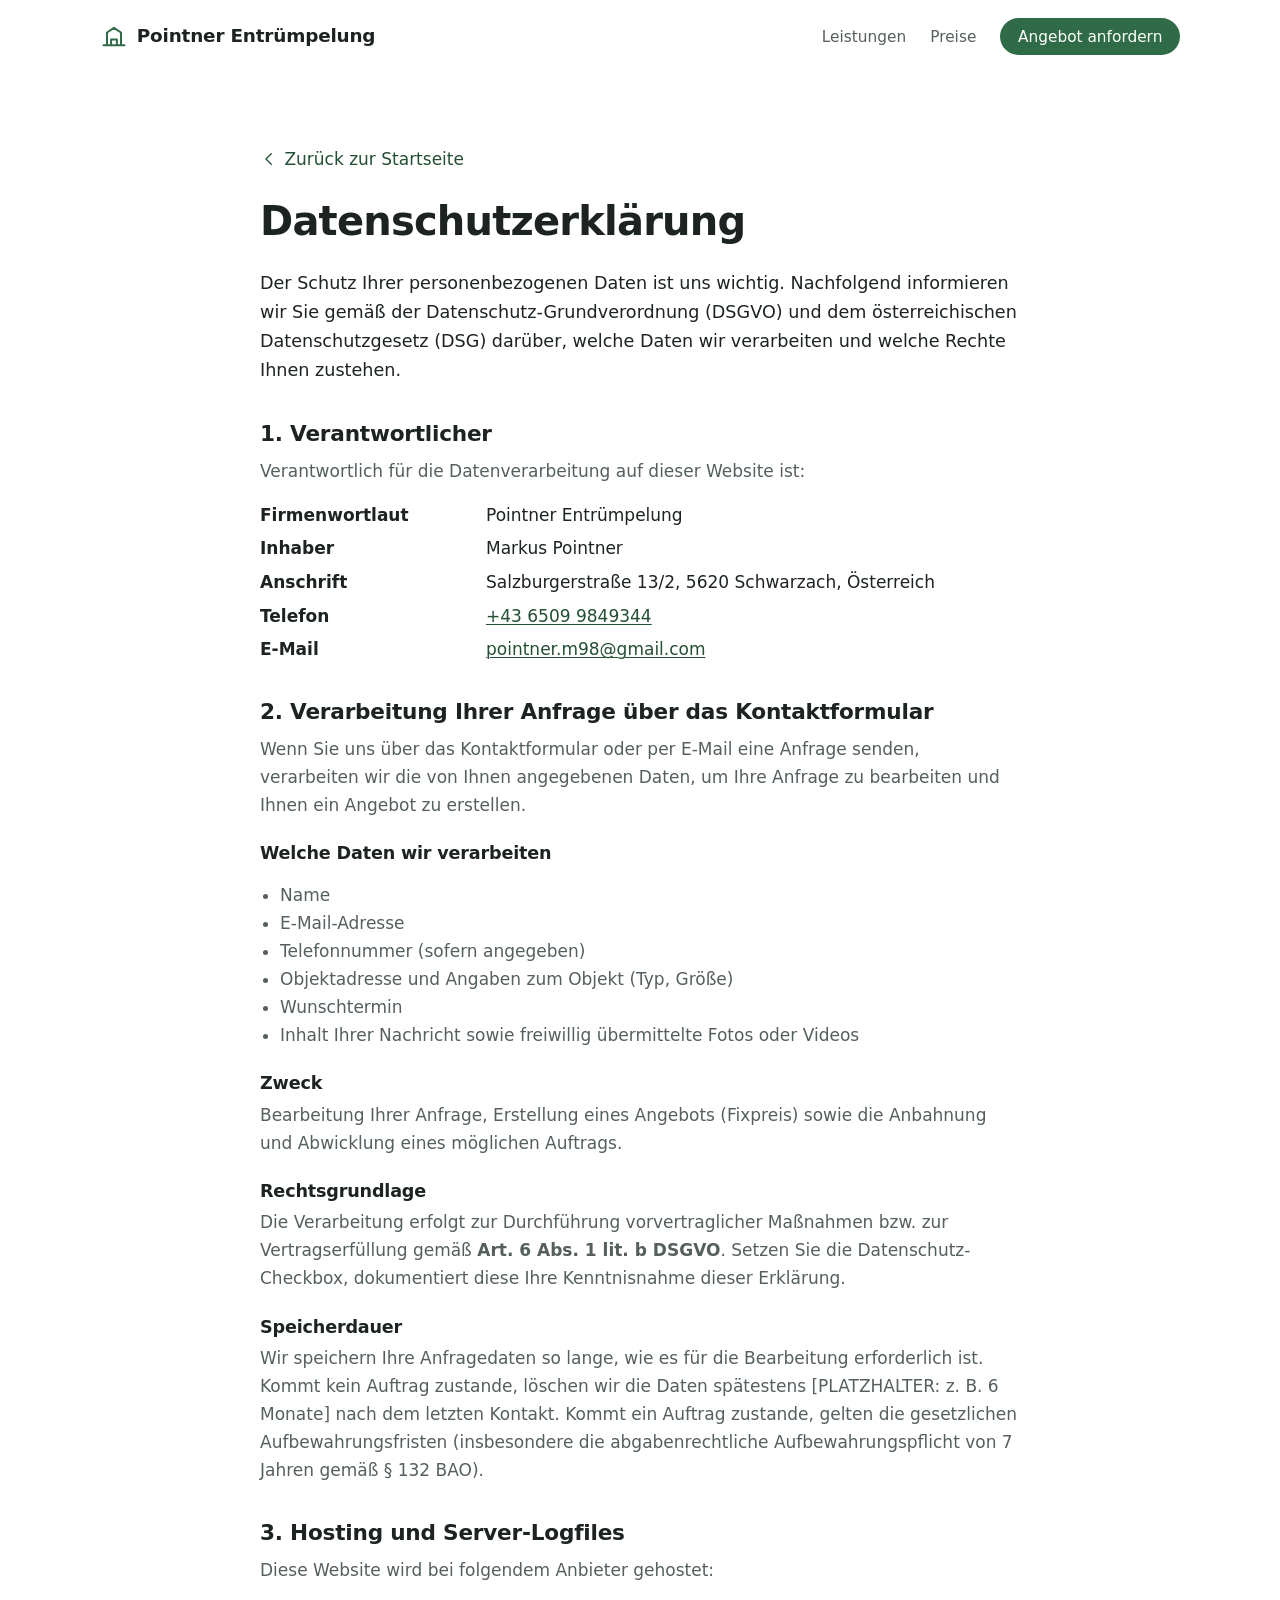
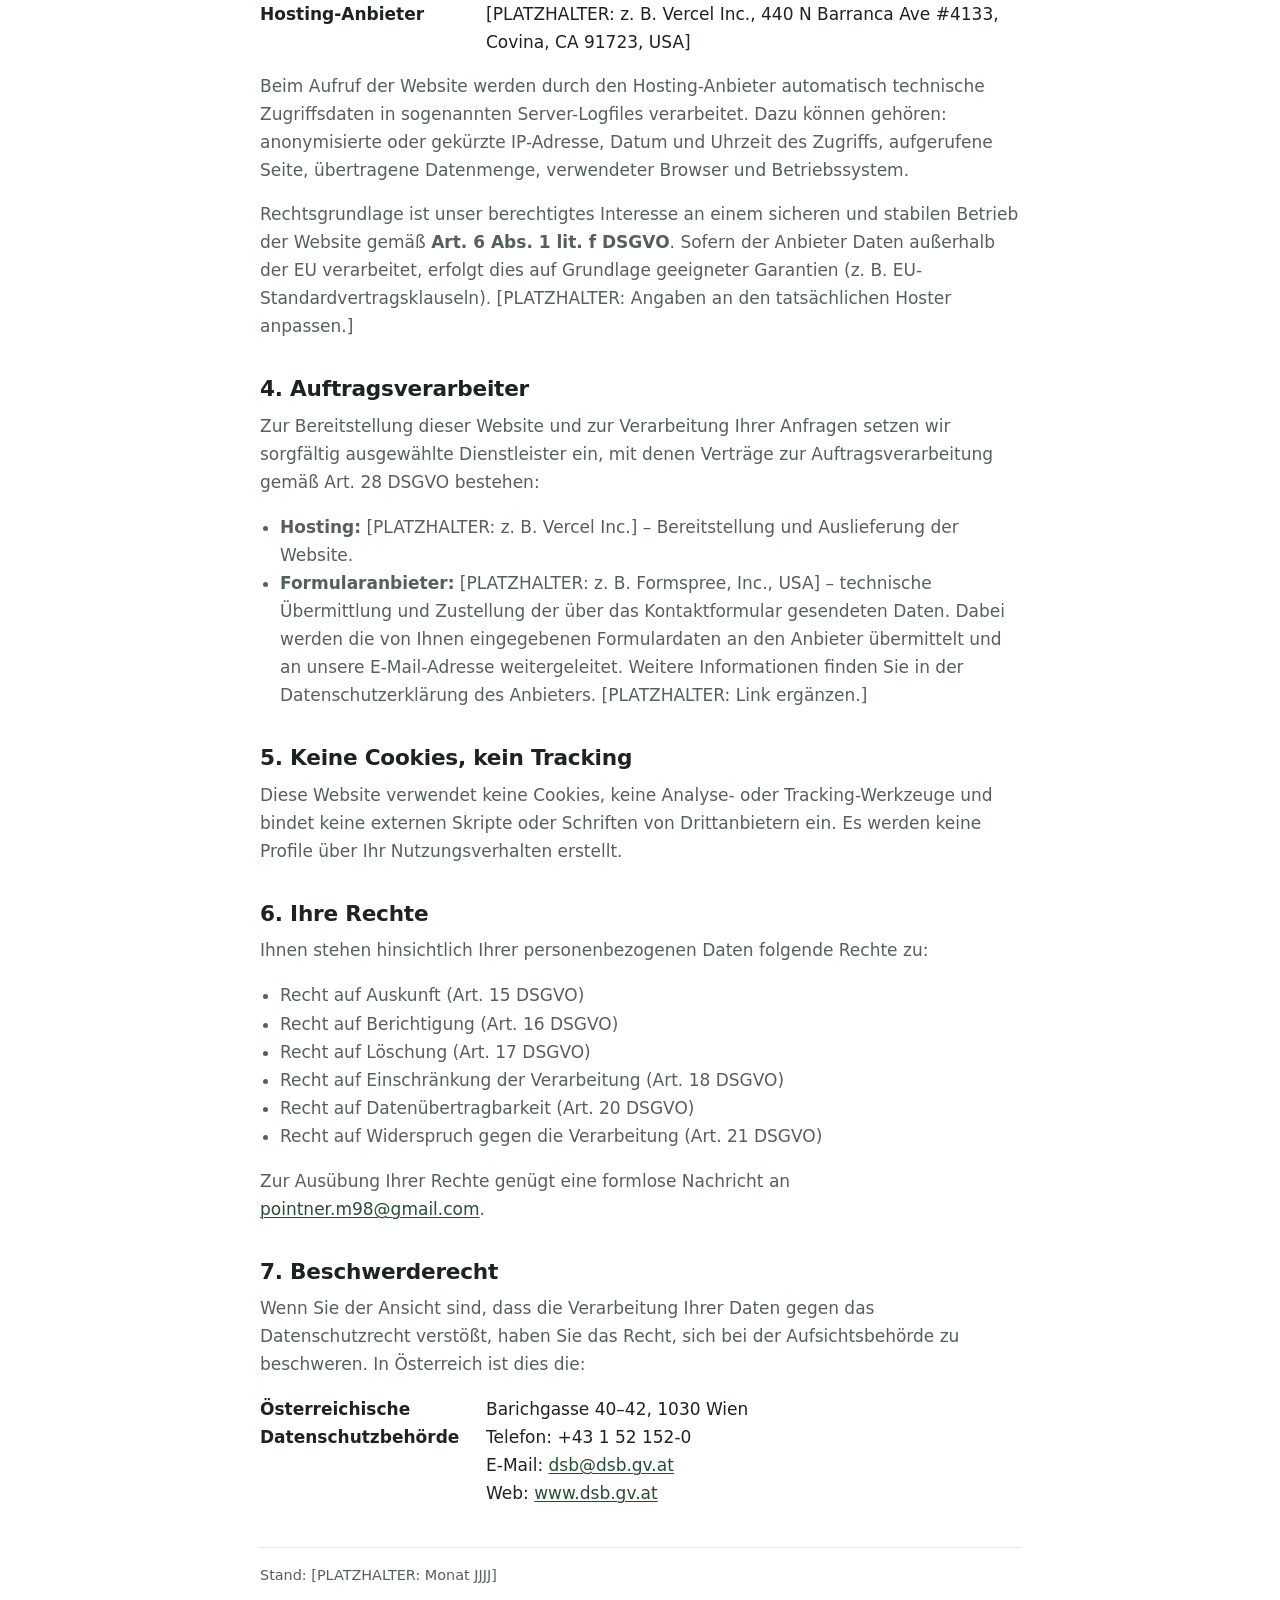
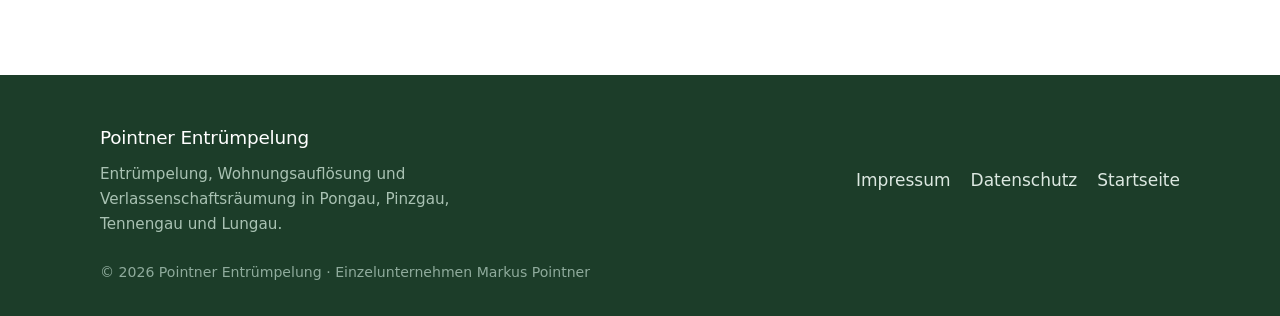
==== commit 52a1b5a6: "Feedback umgesetzt: Mobile-Fix, Lungau, Kacheln, Allgemeinflächen - Mobiler Overflow behoben: Honeyp" ====
--- a/datenschutz.html
+++ b/datenschutz.html
@@ -3,8 +3,8 @@
 <head>
   <meta charset="UTF-8">
   <meta name="viewport" content="width=device-width, initial-scale=1.0">
-  <title>Datenschutzerklärung | [FIRMENNAME]</title>
-  <meta name="description" content="Datenschutzerklärung von [FIRMENNAME] nach DSGVO: Verarbeitung von Formulardaten, Hosting, Ihre Rechte und Beschwerdemöglichkeit.">
+  <title>Datenschutzerklärung | Pointner Entrümpelung</title>
+  <meta name="description" content="Datenschutzerklärung von Pointner Entrümpelung nach DSGVO: Verarbeitung von Formulardaten, Hosting, Ihre Rechte und Beschwerdemöglichkeit.">
   <meta name="robots" content="index, follow">
   <link rel="canonical" href="https://[DOMAIN]/datenschutz.html">
   <meta name="theme-color" content="#1f3d2b">
@@ -16,11 +16,11 @@
 
   <header class="site-header scrolled" id="site-header">
     <div class="container header-inner">
-      <a class="brand" href="/" aria-label="[FIRMENNAME] – Startseite">
+      <a class="brand" href="/" aria-label="Pointner Entrümpelung – Startseite">
         <svg class="brand-mark" width="28" height="28" viewBox="0 0 24 24" fill="none" aria-hidden="true">
           <path d="M3 20h18M6 20V9l6-4 6 4v11M9.5 20v-5h5v5" stroke="currentColor" stroke-width="1.7" stroke-linecap="round" stroke-linejoin="round"/>
         </svg>
-        <span class="brand-name">[FIRMENNAME]</span>
+        <span class="brand-name">Pointner Entrümpelung</span>
       </a>
       <nav class="site-nav" aria-label="Hauptnavigation">
         <ul class="nav-list" id="nav-list" style="position:static;transform:none;opacity:1;visibility:visible;pointer-events:auto;box-shadow:none;border:0;background:none;padding:0;">
@@ -46,15 +46,15 @@
       <p>Verantwortlich für die Datenverarbeitung auf dieser Website ist:</p>
       <dl>
         <dt>Firmenwortlaut</dt>
-        <dd>[FIRMENNAME]</dd>
+        <dd>Pointner Entrümpelung</dd>
         <dt>Inhaber</dt>
-        <dd>[VORNAME NACHNAME]</dd>
+        <dd>Markus Pointner</dd>
         <dt>Anschrift</dt>
-        <dd>[STRASSE HAUSNUMMER], [PLZ] [ORT], Österreich</dd>
+        <dd>Salzburgerstraße 13/2, 5620 Schwarzach, Österreich</dd>
         <dt>Telefon</dt>
-        <dd><a href="tel:[TELEFON-CLEAN]">[TELEFON]</a></dd>
+        <dd><a href="tel:+4365099849344">+43 6509 9849344</a></dd>
         <dt>E-Mail</dt>
-        <dd><a href="mailto:[E-MAIL]">[E-MAIL]</a></dd>
+        <dd><a href="mailto:pointner.m98@gmail.com">pointner.m98@gmail.com</a></dd>
       </dl>
 
       <h2>2. Verarbeitung Ihrer Anfrage über das Kontaktformular</h2>
@@ -108,7 +108,7 @@
         <li>Recht auf Datenübertragbarkeit (Art. 20 DSGVO)</li>
         <li>Recht auf Widerspruch gegen die Verarbeitung (Art. 21 DSGVO)</li>
       </ul>
-      <p>Zur Ausübung Ihrer Rechte genügt eine formlose Nachricht an <a href="mailto:[E-MAIL]">[E-MAIL]</a>.</p>
+      <p>Zur Ausübung Ihrer Rechte genügt eine formlose Nachricht an <a href="mailto:pointner.m98@gmail.com">pointner.m98@gmail.com</a>.</p>
 
       <h2>7. Beschwerderecht</h2>
       <p>Wenn Sie der Ansicht sind, dass die Verarbeitung Ihrer Daten gegen das Datenschutzrecht verstößt, haben Sie das Recht, sich bei der Aufsichtsbehörde zu beschweren. In Österreich ist dies die:</p>
@@ -128,15 +128,15 @@
   <footer class="site-footer">
     <div class="container footer-inner">
       <div class="footer-brand">
-        <span class="brand-name">[FIRMENNAME]</span>
-        <p>Entrümpelung, Wohnungsauflösung und Verlassenschaftsräumung in Pongau, Pinzgau und Tennengau.</p>
+        <span class="brand-name">Pointner Entrümpelung</span>
+        <p>Entrümpelung, Wohnungsauflösung und Verlassenschaftsräumung in Pongau, Pinzgau, Tennengau und Lungau.</p>
       </div>
       <nav class="footer-nav" aria-label="Rechtliches">
         <a href="/impressum.html">Impressum</a>
         <a href="/datenschutz.html">Datenschutz</a>
         <a href="/">Startseite</a>
       </nav>
-      <p class="footer-copy">© <span id="year">2026</span> [FIRMENNAME] · Einzelunternehmen [VORNAME NACHNAME]</p>
+      <p class="footer-copy">© <span id="year">2026</span> Pointner Entrümpelung · Einzelunternehmen Markus Pointner</p>
     </div>
   </footer>
 
--- a/style.css
+++ b/style.css
@@ -1,5 +1,5 @@
 /* =====================================================================
-   [FIRMENNAME] – Entrümpelung Salzburg
+   Pointner Entrümpelung – Entrümpelung Salzburg
    style.css – mobile first, ohne externe Ressourcen
    ---------------------------------------------------------------------
    Schriften: Standard ist ein System-Font-Stack (kein externer Request,
@@ -68,6 +68,8 @@
   background: var(--bg);
   -webkit-font-smoothing: antialiased;
   text-rendering: optimizeLegibility;
+  overflow-x: clip;            /* Sicherheitsnetz gegen horizontales Scrollen */
+  overflow-wrap: break-word;   /* lange Wörter/URLs brechen statt zu überlaufen */
 }
 
 img, svg { display: block; max-width: 100%; }
@@ -305,12 +307,12 @@
 .faq-body p { margin: 0; color: var(--ink-soft); }
 
 /* ---------- Kontakt ---------- */
-.contact-grid { display: grid; gap: 2.5rem; grid-template-columns: 1fr; }
+.contact-grid { display: grid; gap: 2.5rem; grid-template-columns: minmax(0, 1fr); }
 .contact-intro p { color: var(--ink-soft); max-width: 42ch; }
 .contact-direct { list-style: none; margin: 1.5rem 0 0; padding: 0; display: grid; gap: .85rem; }
 .contact-direct li { display: flex; align-items: center; gap: .7rem; }
 .contact-direct svg { color: var(--accent); flex: none; }
-.contact-direct a { color: var(--ink); font-weight: 500; text-decoration: none; }
+.contact-direct a { color: var(--ink); font-weight: 500; text-decoration: none; overflow-wrap: anywhere; }
 .contact-direct a:hover { color: var(--accent-dark); }
 
 .contact-form {
@@ -338,14 +340,19 @@
 .field-check label { font-weight: 400; font-size: .92rem; margin: 0; color: var(--ink-soft); }
 .field-check .field-error { grid-column: 1 / -1; }
 
-/* Honeypot – visuell und für AT verborgen, aber im DOM vorhanden */
-.hp-field { position: absolute; left: -9999px; width: 1px; height: 1px; overflow: hidden; }
+/* Honeypot – visuell und für AT verborgen, aber im DOM vorhanden.
+   clip-Technik statt left:-9999px, damit kein horizontaler Überlauf entsteht. */
+.hp-field {
+  position: absolute; width: 1px; height: 1px; padding: 0; margin: -1px;
+  overflow: hidden; clip: rect(0 0 0 0); white-space: nowrap; border: 0;
+}
 
 .form-status { margin: 1rem 0 0; padding: .9rem 1rem; border-radius: var(--radius-sm); font-size: .95rem; font-weight: 500; }
 .form-status.is-success { background: #e7f4ec; color: #1c6b3f; border: 1px solid #b7ddc6; }
 .form-status.is-error   { background: #fbeae8; color: #a5281b; border: 1px solid #f0c3bd; }
 
-.form-hint { display: flex; gap: .5rem; align-items: flex-start; margin: 1.1rem 0 0; font-size: .9rem; color: var(--ink-soft); }
+.form-hint { display: flex; gap: .5rem; align-items: flex-start; margin: 1.1rem 0 0; font-size: .9rem; color: var(--ink-soft); overflow-wrap: anywhere; }
+.form-hint > * { min-width: 0; }
 .form-hint svg { color: var(--accent); flex: none; margin-top: 1px; }
 
 /* ---------- Footer ---------- */
@@ -398,7 +405,7 @@
   .cards { grid-template-columns: repeat(3, 1fr); }
   .trust-grid { grid-template-columns: repeat(3, 1fr); }
   .hv-grid { grid-template-columns: 1fr 1.05fr; align-items: center; gap: 3.5rem; }
-  .contact-grid { grid-template-columns: .85fr 1.15fr; align-items: start; gap: 3.5rem; }
+  .contact-grid { grid-template-columns: minmax(0, .85fr) minmax(0, 1.15fr); align-items: start; gap: 3.5rem; }
 }
 
 /* ---------- Mobile-Navigation ---------- */
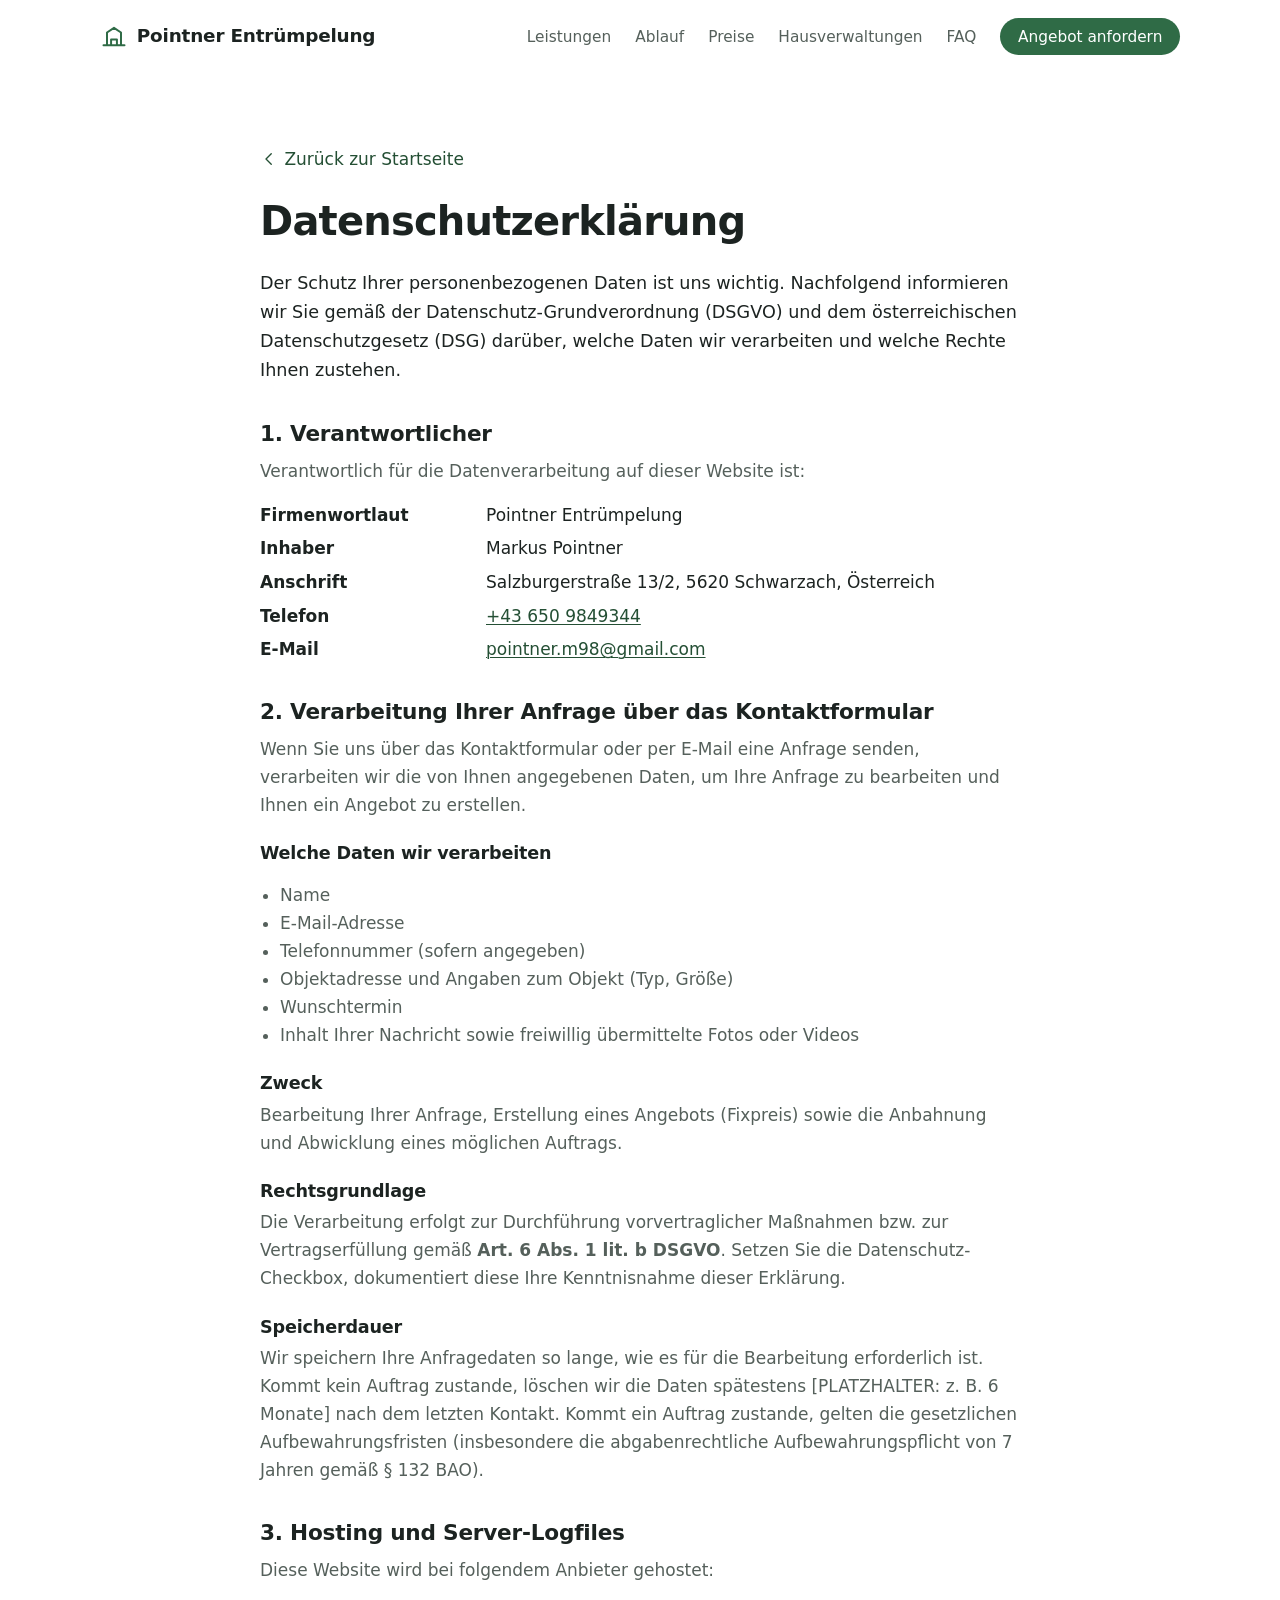
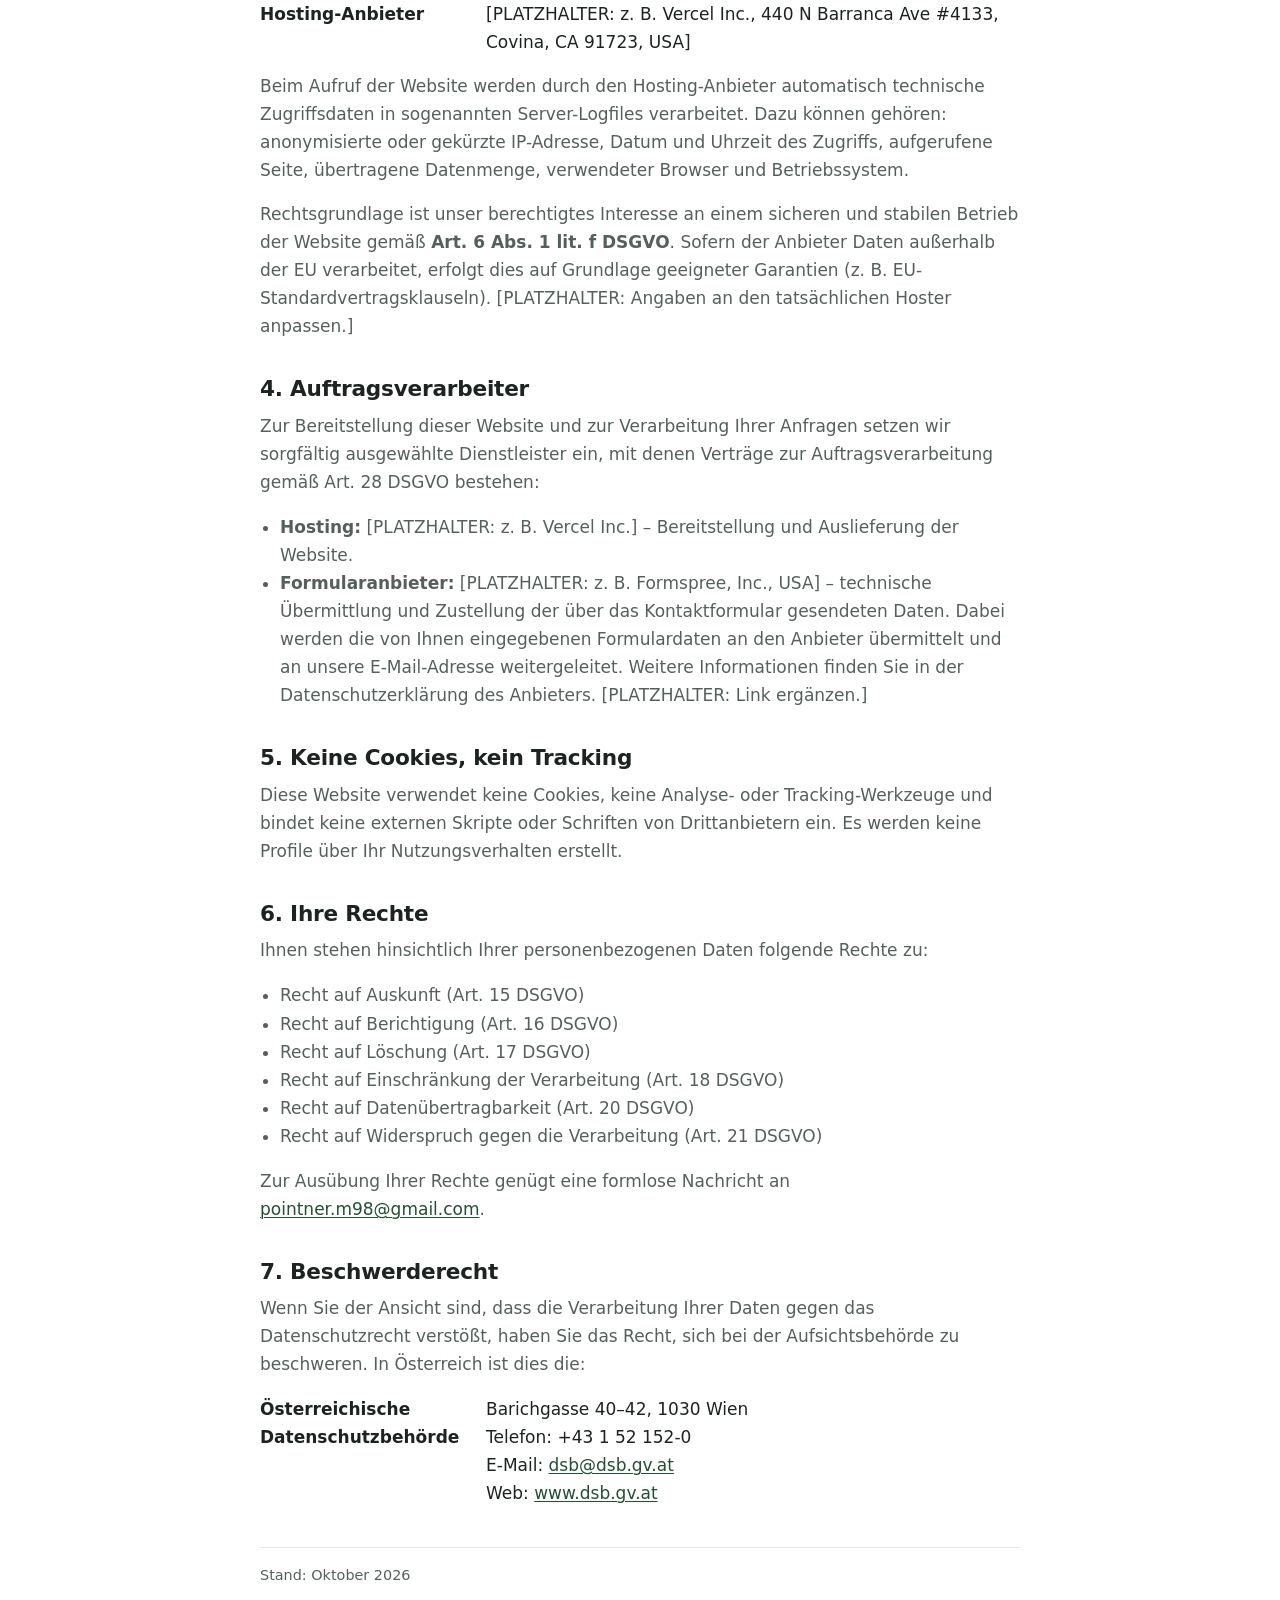
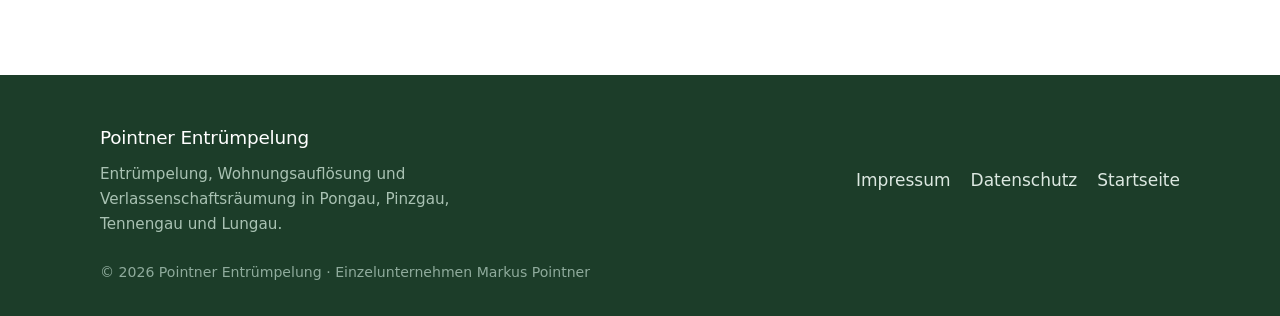
==== commit 7607250e: "Kontakt-Redesign, neue Kachel Mehrparteienhäuser, Nav & Korrekturen - Kontakt: Kopf (Titel/Text/Dire" ====
--- a/datenschutz.html
+++ b/datenschutz.html
@@ -23,9 +23,17 @@
         <span class="brand-name">Pointner Entrümpelung</span>
       </a>
       <nav class="site-nav" aria-label="Hauptnavigation">
-        <ul class="nav-list" id="nav-list" style="position:static;transform:none;opacity:1;visibility:visible;pointer-events:auto;box-shadow:none;border:0;background:none;padding:0;">
+        <button class="nav-toggle" id="nav-toggle" aria-expanded="false" aria-controls="nav-list" aria-label="Menü öffnen">
+          <span class="nav-toggle-bar"></span>
+          <span class="nav-toggle-bar"></span>
+          <span class="nav-toggle-bar"></span>
+        </button>
+        <ul class="nav-list" id="nav-list">
           <li><a href="/#leistungen">Leistungen</a></li>
+          <li><a href="/#ablauf">Ablauf</a></li>
           <li><a href="/#preise">Preise</a></li>
+          <li><a href="/#hausverwaltungen">Hausverwaltungen</a></li>
+          <li><a href="/#faq">FAQ</a></li>
           <li><a class="nav-cta" href="/#kontakt">Angebot anfordern</a></li>
         </ul>
       </nav>
@@ -52,7 +60,7 @@
         <dt>Anschrift</dt>
         <dd>Salzburgerstraße 13/2, 5620 Schwarzach, Österreich</dd>
         <dt>Telefon</dt>
-        <dd><a href="tel:+4365099849344">+43 6509 9849344</a></dd>
+        <dd><a href="tel:+436509849344">+43 650 9849344</a></dd>
         <dt>E-Mail</dt>
         <dd><a href="mailto:pointner.m98@gmail.com">pointner.m98@gmail.com</a></dd>
       </dl>
@@ -121,7 +129,7 @@
         </dd>
       </dl>
 
-      <p class="updated">Stand: [PLATZHALTER: Monat JJJJ]</p>
+      <p class="updated">Stand: Oktober 2026</p>
     </div>
   </main>
 
--- a/style.css
+++ b/style.css
@@ -184,8 +184,11 @@
 /* ---------- Hero ---------- */
 .hero {
   background:
-    radial-gradient(120% 90% at 85% -10%, var(--accent-soft) 0%, rgba(238,244,240,0) 60%),
-    var(--bg);
+    radial-gradient(70% 60% at 90% -12%, rgba(47,107,70,.22) 0%, rgba(47,107,70,0) 60%),
+    radial-gradient(55% 55% at 4% 115%, rgba(214,168,110,.20) 0%, rgba(214,168,110,0) 60%),
+    radial-gradient(80% 70% at 50% 120%, rgba(47,107,70,.10) 0%, rgba(47,107,70,0) 55%),
+    linear-gradient(160deg, #eaf3ed 0%, #ffffff 58%);
+  border-bottom: 1px solid var(--line);
   padding: clamp(3rem, 8vw, 6rem) 0 clamp(3rem, 7vw, 5rem);
 }
 .hero-inner { max-width: 780px; }
@@ -307,20 +310,27 @@
 .faq-body p { margin: 0; color: var(--ink-soft); }
 
 /* ---------- Kontakt ---------- */
-.contact-grid { display: grid; gap: 2.5rem; grid-template-columns: minmax(0, 1fr); }
-.contact-intro p { color: var(--ink-soft); max-width: 42ch; }
-.contact-direct { list-style: none; margin: 1.5rem 0 0; padding: 0; display: grid; gap: .85rem; }
-.contact-direct li { display: flex; align-items: center; gap: .7rem; }
+/* Kopf (Titel + Text + Direktkontakt) über volle Breite, zentriert.
+   Darunter das zentrierte Formular. */
+.contact-head { text-align: center; max-width: 680px; margin: 0 auto 2.5rem; }
+.contact-head p { color: var(--ink-soft); }
+.contact-direct {
+  list-style: none; margin: 1.5rem 0 0; padding: 0;
+  display: flex; flex-wrap: wrap; justify-content: center; gap: .75rem 1.75rem;
+}
+.contact-direct li { display: flex; align-items: center; gap: .5rem; }
 .contact-direct svg { color: var(--accent); flex: none; }
 .contact-direct a { color: var(--ink); font-weight: 500; text-decoration: none; overflow-wrap: anywhere; }
 .contact-direct a:hover { color: var(--accent-dark); }
 
 .contact-form {
+  max-width: 680px; margin: 0 auto;
   background: var(--bg); border: 1px solid var(--line); border-radius: var(--radius);
   padding: clamp(1.5rem, 4vw, 2rem); box-shadow: var(--shadow);
 }
 .field { margin-bottom: 1.1rem; }
-.field-row { display: grid; gap: 1.1rem; grid-template-columns: 1fr; }
+/* Auf schmalen Screens einspaltig, ab 620px zwei Felder nebeneinander */
+.field-row { display: grid; column-gap: 1.1rem; grid-template-columns: 1fr; }
 .field label { display: block; font-weight: 600; font-size: .92rem; margin-bottom: .4rem; }
 .field input, .field select, .field textarea {
   width: 100%; font: inherit; color: var(--ink);
@@ -347,6 +357,7 @@
   overflow: hidden; clip: rect(0 0 0 0); white-space: nowrap; border: 0;
 }
 
+.required-note { margin: 0 0 1rem; font-size: .8rem; color: var(--ink-soft); }
 .form-status { margin: 1rem 0 0; padding: .9rem 1rem; border-radius: var(--radius-sm); font-size: .95rem; font-weight: 500; }
 .form-status.is-success { background: #e7f4ec; color: #1c6b3f; border: 1px solid #b7ddc6; }
 .form-status.is-error   { background: #fbeae8; color: #a5281b; border: 1px solid #f0c3bd; }
@@ -405,7 +416,6 @@
   .cards { grid-template-columns: repeat(3, 1fr); }
   .trust-grid { grid-template-columns: repeat(3, 1fr); }
   .hv-grid { grid-template-columns: 1fr 1.05fr; align-items: center; gap: 3.5rem; }
-  .contact-grid { grid-template-columns: minmax(0, .85fr) minmax(0, 1.15fr); align-items: start; gap: 3.5rem; }
 }
 
 /* ---------- Mobile-Navigation ---------- */
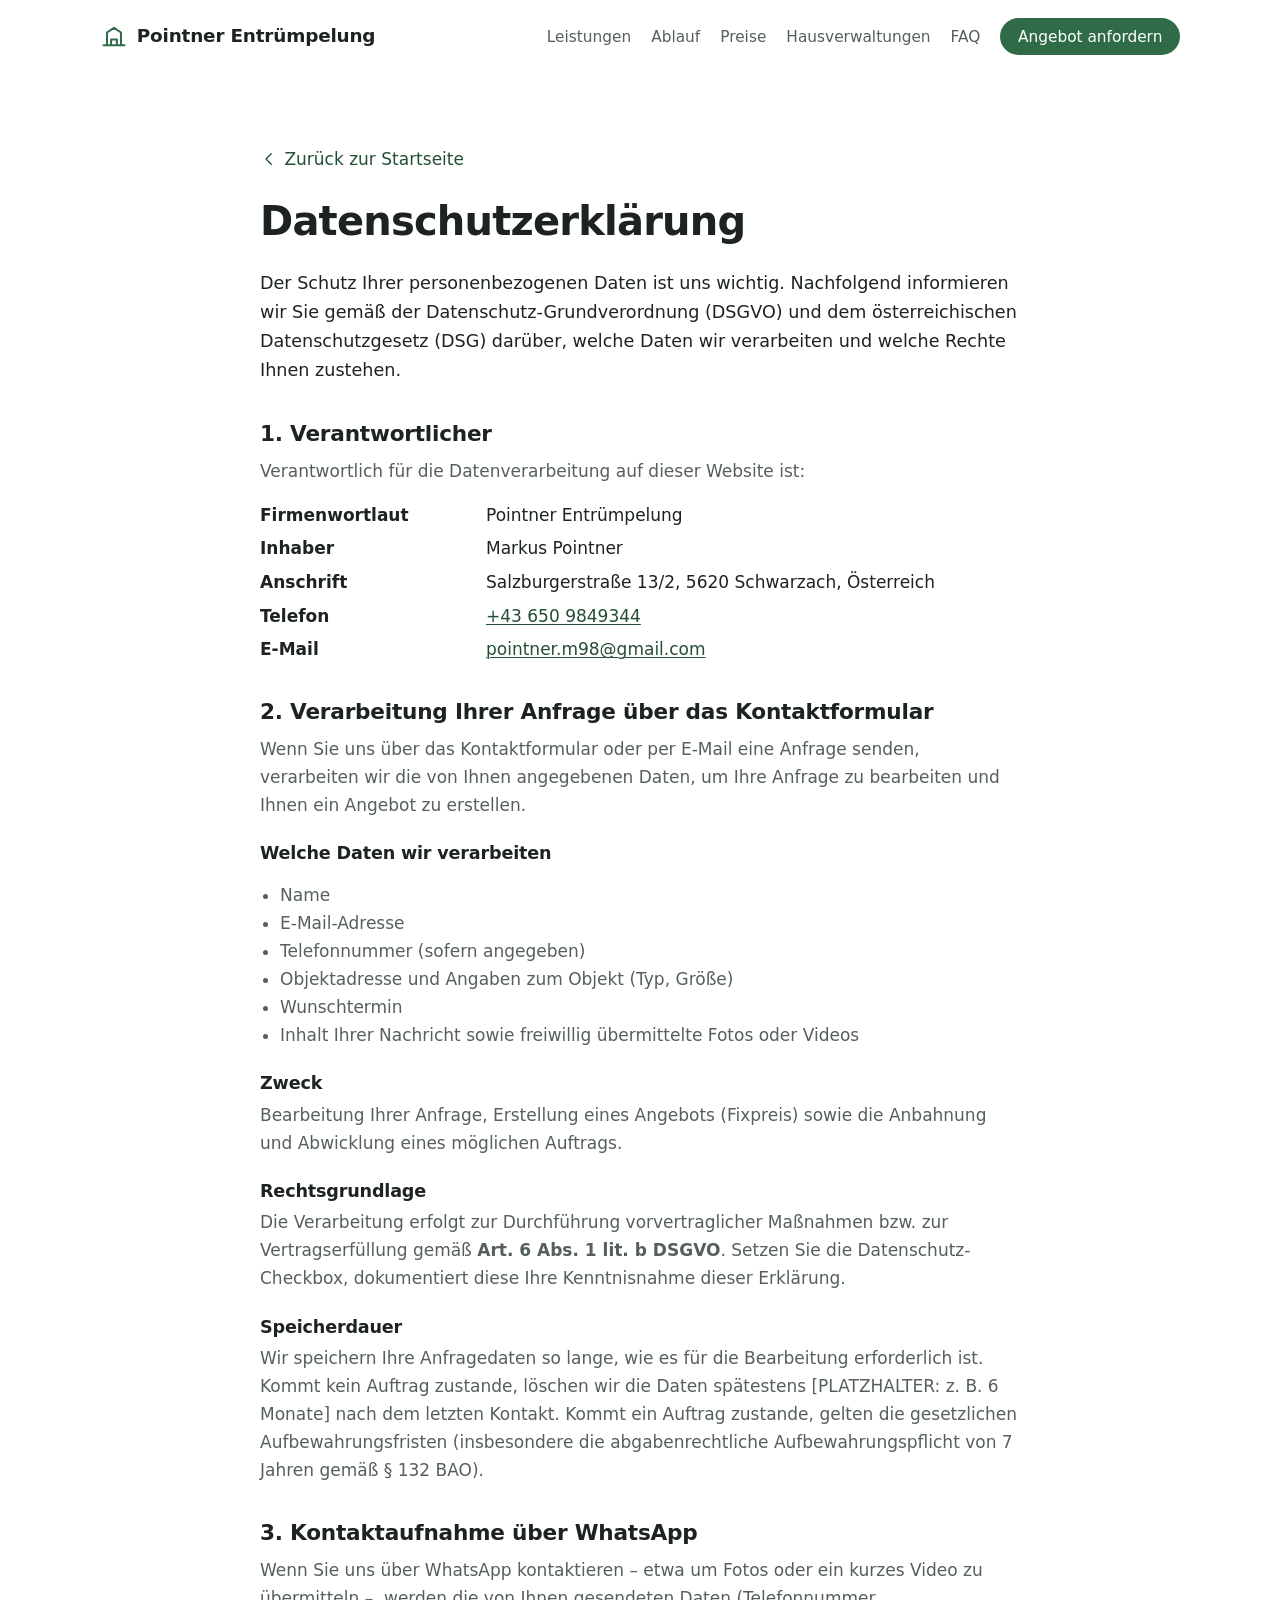
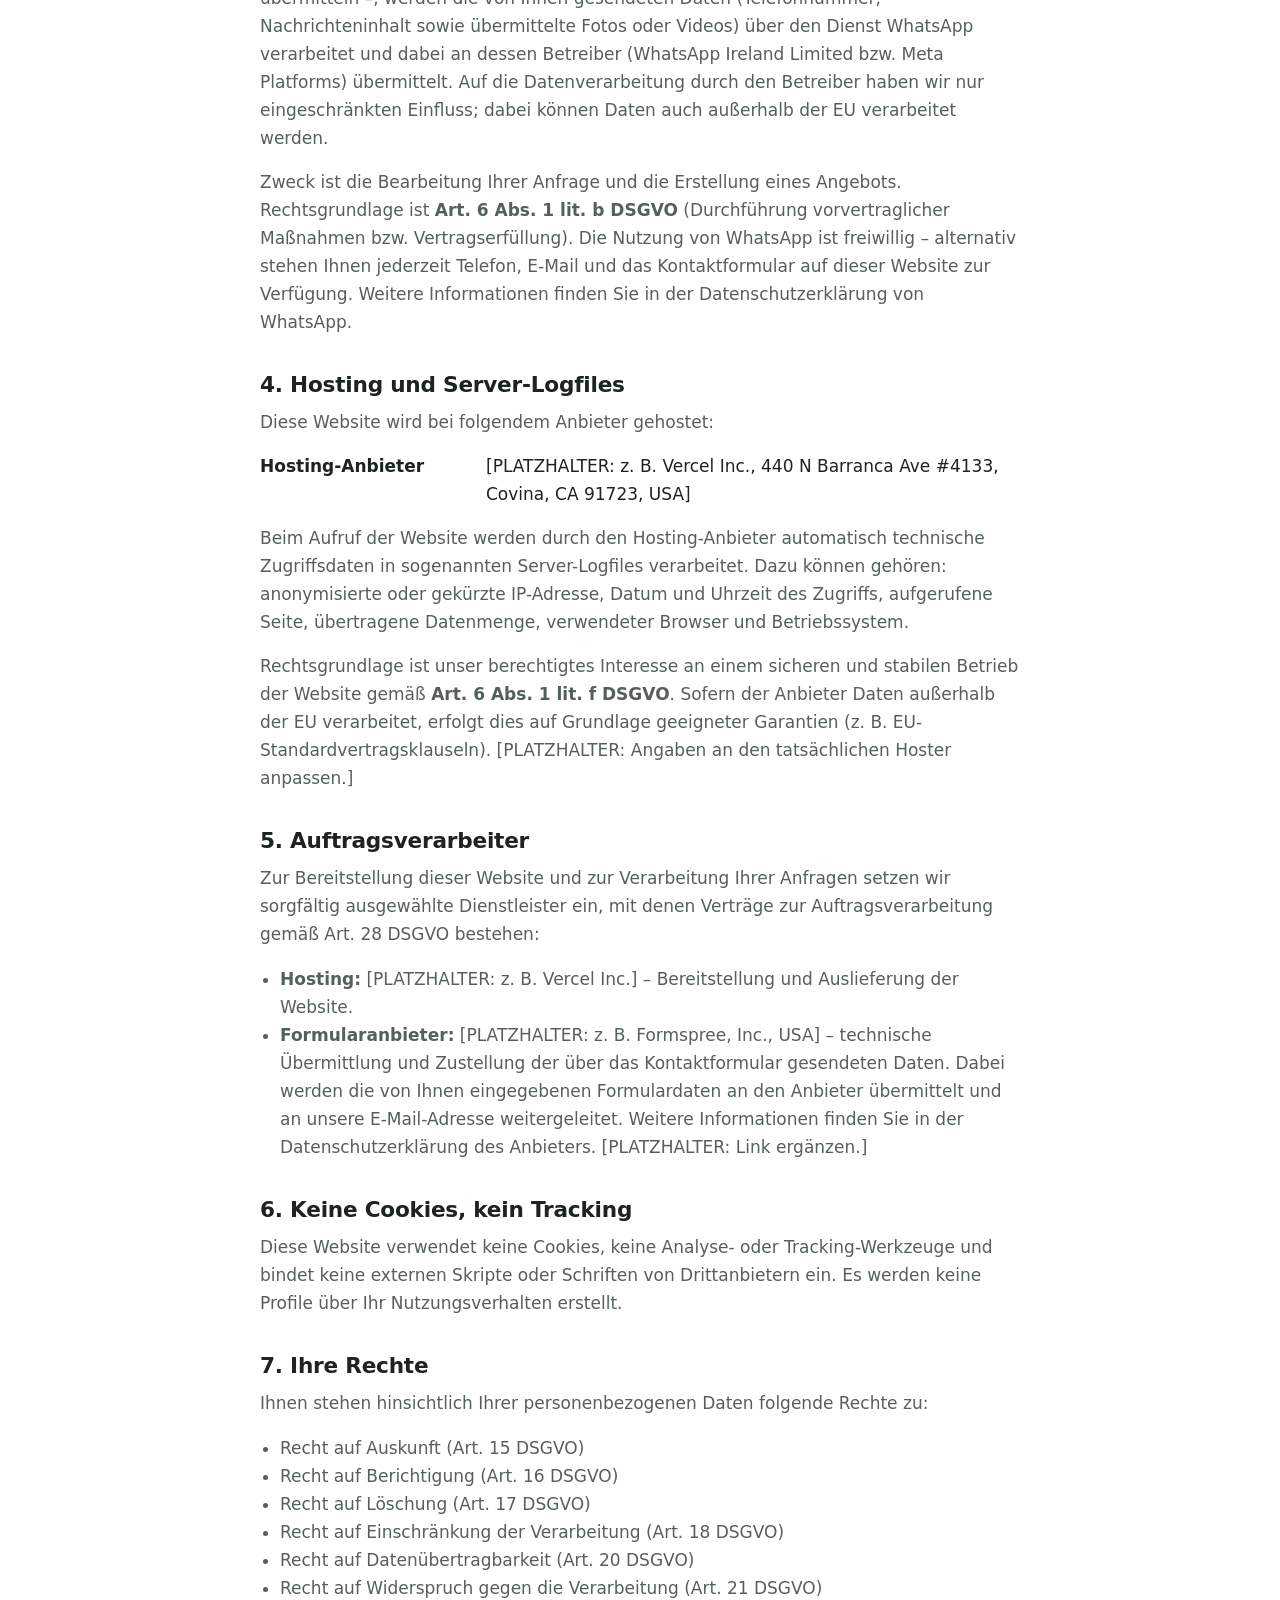
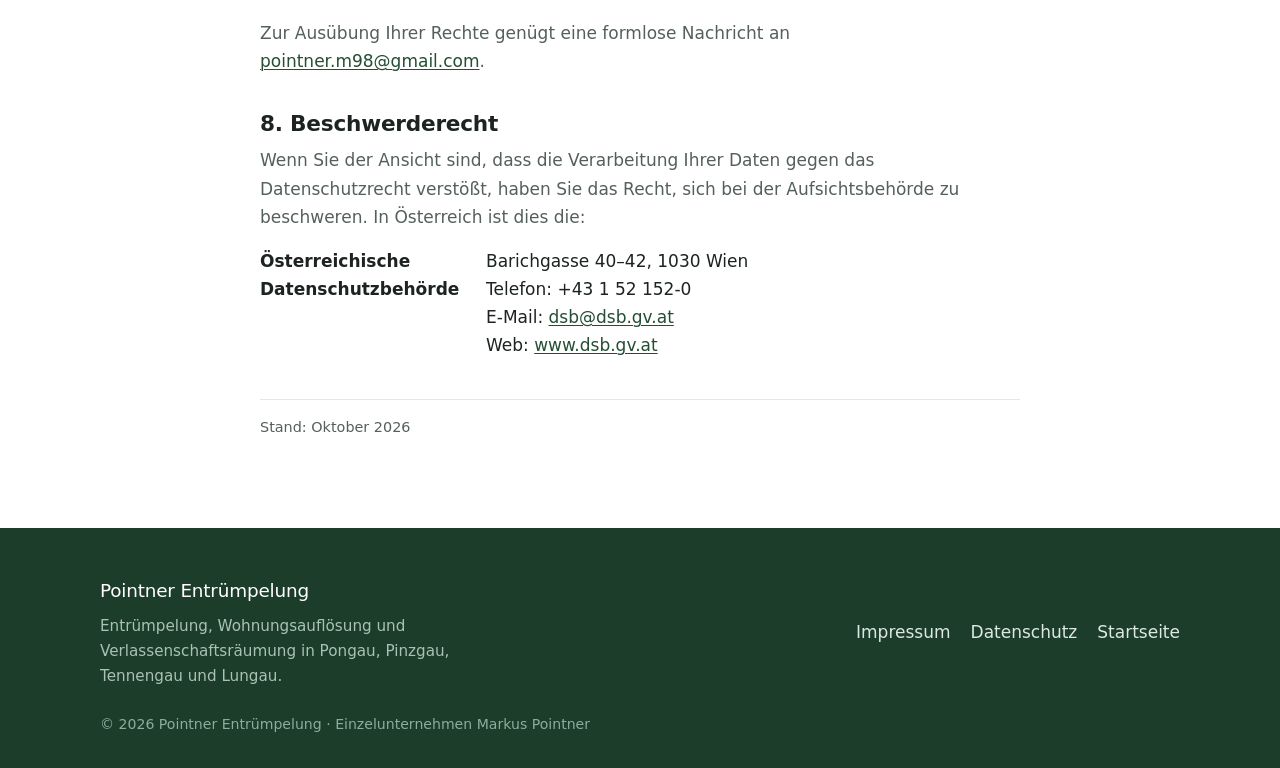
==== commit a6f4fc77: "Kontakt-Fotoblock, Entsorgungsbelege einheitlich, Referenz, FAQ, SEO-Details - Entsorgungsnachweis ü" ====
--- a/datenschutz.html
+++ b/datenschutz.html
@@ -87,7 +87,11 @@
       <h3>Speicherdauer</h3>
       <p>Wir speichern Ihre Anfragedaten so lange, wie es für die Bearbeitung erforderlich ist. Kommt kein Auftrag zustande, löschen wir die Daten spätestens [PLATZHALTER: z. B. 6 Monate] nach dem letzten Kontakt. Kommt ein Auftrag zustande, gelten die gesetzlichen Aufbewahrungsfristen (insbesondere die abgabenrechtliche Aufbewahrungspflicht von 7 Jahren gemäß § 132 BAO).</p>
 
-      <h2>3. Hosting und Server-Logfiles</h2>
+      <h2>3. Kontaktaufnahme über WhatsApp</h2>
+      <p>Wenn Sie uns über WhatsApp kontaktieren – etwa um Fotos oder ein kurzes Video zu übermitteln –, werden die von Ihnen gesendeten Daten (Telefonnummer, Nachrichteninhalt sowie übermittelte Fotos oder Videos) über den Dienst WhatsApp verarbeitet und dabei an dessen Betreiber (WhatsApp Ireland Limited bzw. Meta Platforms) übermittelt. Auf die Datenverarbeitung durch den Betreiber haben wir nur eingeschränkten Einfluss; dabei können Daten auch außerhalb der EU verarbeitet werden.</p>
+      <p>Zweck ist die Bearbeitung Ihrer Anfrage und die Erstellung eines Angebots. Rechtsgrundlage ist <strong>Art. 6 Abs. 1 lit. b DSGVO</strong> (Durchführung vorvertraglicher Maßnahmen bzw. Vertragserfüllung). Die Nutzung von WhatsApp ist freiwillig – alternativ stehen Ihnen jederzeit Telefon, E-Mail und das Kontaktformular auf dieser Website zur Verfügung. Weitere Informationen finden Sie in der Datenschutzerklärung von WhatsApp.</p>
+
+      <h2>4. Hosting und Server-Logfiles</h2>
       <p>Diese Website wird bei folgendem Anbieter gehostet:</p>
       <dl>
         <dt>Hosting-Anbieter</dt>
@@ -96,17 +100,17 @@
       <p>Beim Aufruf der Website werden durch den Hosting-Anbieter automatisch technische Zugriffsdaten in sogenannten Server-Logfiles verarbeitet. Dazu können gehören: anonymisierte oder gekürzte IP-Adresse, Datum und Uhrzeit des Zugriffs, aufgerufene Seite, übertragene Datenmenge, verwendeter Browser und Betriebssystem.</p>
       <p>Rechtsgrundlage ist unser berechtigtes Interesse an einem sicheren und stabilen Betrieb der Website gemäß <strong>Art. 6 Abs. 1 lit. f DSGVO</strong>. Sofern der Anbieter Daten außerhalb der EU verarbeitet, erfolgt dies auf Grundlage geeigneter Garantien (z. B. EU-Standardvertragsklauseln). [PLATZHALTER: Angaben an den tatsächlichen Hoster anpassen.]</p>
 
-      <h2>4. Auftragsverarbeiter</h2>
+      <h2>5. Auftragsverarbeiter</h2>
       <p>Zur Bereitstellung dieser Website und zur Verarbeitung Ihrer Anfragen setzen wir sorgfältig ausgewählte Dienstleister ein, mit denen Verträge zur Auftragsverarbeitung gemäß Art. 28 DSGVO bestehen:</p>
       <ul>
         <li><strong>Hosting:</strong> [PLATZHALTER: z. B. Vercel Inc.] – Bereitstellung und Auslieferung der Website.</li>
         <li><strong>Formularanbieter:</strong> [PLATZHALTER: z. B. Formspree, Inc., USA] – technische Übermittlung und Zustellung der über das Kontaktformular gesendeten Daten. Dabei werden die von Ihnen eingegebenen Formulardaten an den Anbieter übermittelt und an unsere E-Mail-Adresse weitergeleitet. Weitere Informationen finden Sie in der Datenschutzerklärung des Anbieters. [PLATZHALTER: Link ergänzen.]</li>
       </ul>
 
-      <h2>5. Keine Cookies, kein Tracking</h2>
+      <h2>6. Keine Cookies, kein Tracking</h2>
       <p>Diese Website verwendet keine Cookies, keine Analyse- oder Tracking-Werkzeuge und bindet keine externen Skripte oder Schriften von Drittanbietern ein. Es werden keine Profile über Ihr Nutzungsverhalten erstellt.</p>
 
-      <h2>6. Ihre Rechte</h2>
+      <h2>7. Ihre Rechte</h2>
       <p>Ihnen stehen hinsichtlich Ihrer personenbezogenen Daten folgende Rechte zu:</p>
       <ul>
         <li>Recht auf Auskunft (Art. 15 DSGVO)</li>
@@ -118,7 +122,7 @@
       </ul>
       <p>Zur Ausübung Ihrer Rechte genügt eine formlose Nachricht an <a href="mailto:pointner.m98@gmail.com">pointner.m98@gmail.com</a>.</p>
 
-      <h2>7. Beschwerderecht</h2>
+      <h2>8. Beschwerderecht</h2>
       <p>Wenn Sie der Ansicht sind, dass die Verarbeitung Ihrer Daten gegen das Datenschutzrecht verstößt, haben Sie das Recht, sich bei der Aufsichtsbehörde zu beschweren. In Österreich ist dies die:</p>
       <dl>
         <dt>Österreichische Datenschutzbehörde</dt>
--- a/style.css
+++ b/style.css
@@ -164,7 +164,7 @@
 
 .site-nav { display: flex; align-items: center; }
 .nav-list {
-  display: flex; align-items: center; gap: 1.5rem;
+  display: flex; align-items: center; gap: 1.25rem;
   list-style: none; margin: 0; padding: 0;
 }
 .nav-list a { color: var(--ink-soft); text-decoration: none; font-size: .96rem; font-weight: 500; }
@@ -180,6 +180,23 @@
   align-items: center; justify-content: center;
 }
 .nav-toggle-bar { width: 24px; height: 2px; background: var(--ink); border-radius: 2px; transition: transform .25s var(--ease), opacity .2s var(--ease); }
+
+/* Telefon im Header */
+.header-right { display: flex; align-items: center; gap: 1rem; }
+.header-phone {
+  display: inline-flex; align-items: center; gap: .45rem;
+  color: var(--accent-dark); font-weight: 600; text-decoration: none;
+  white-space: nowrap;
+}
+.header-phone svg { color: var(--accent); flex: none; }
+.header-phone:hover { color: var(--accent); }
+.header-phone--mini { display: none; padding: 6px; }   /* nur mobil, nur Icon */
+.nav-list .nav-phone a {
+  display: inline-flex; align-items: center; gap: .4rem;
+  color: var(--accent-dark); font-weight: 600;
+}
+.nav-list .nav-phone a:hover { color: var(--accent); }
+.nav-list .nav-phone svg { color: var(--accent); flex: none; }
 
 /* ---------- Hero ---------- */
 .hero {
@@ -189,21 +206,63 @@
     radial-gradient(80% 70% at 50% 120%, rgba(47,107,70,.10) 0%, rgba(47,107,70,0) 55%),
     linear-gradient(160deg, #eaf3ed 0%, #ffffff 58%);
   border-bottom: 1px solid var(--line);
-  padding: clamp(3rem, 8vw, 6rem) 0 clamp(3rem, 7vw, 5rem);
-}
-.hero-inner { max-width: 780px; }
+  padding: clamp(2.25rem, 5vw, 3.75rem) 0 clamp(2.5rem, 5vw, 4rem);
+}
+.hero-grid { display: grid; gap: 2rem; grid-template-columns: 1fr; align-items: center; }
+.hero-text { max-width: 640px; }
+.hero h1 { font-size: clamp(1.75rem, 3.6vw, 2.6rem); margin-bottom: .6rem; }
 .hero-eyebrow {
-  text-transform: uppercase; letter-spacing: .12em; font-size: .8rem;
-  font-weight: 600; color: var(--accent); margin: 0 0 1rem;
-}
-.hero-lead { font-size: clamp(1.075rem, 2.2vw, 1.3rem); color: var(--ink-soft); max-width: 640px; }
-.hero-actions { display: flex; flex-wrap: wrap; gap: .85rem; margin: 1.8rem 0 2rem; }
+  text-transform: uppercase; letter-spacing: .1em; font-size: .78rem;
+  font-weight: 600; color: var(--accent); margin: 0 0 .9rem;
+}
+.hero-lead { font-size: clamp(1.02rem, 1.6vw, 1.2rem); color: var(--ink-soft); }
+.hero-actions { display: flex; flex-wrap: wrap; gap: .85rem; margin: 1.6rem 0 1.75rem; }
 .hero-trust {
-  display: flex; flex-wrap: wrap; gap: 1.25rem 2rem;
+  display: grid; grid-template-columns: 1fr 1fr; gap: .9rem 1.5rem;
   list-style: none; margin: 0; padding: 0;
 }
-.hero-trust li { display: inline-flex; align-items: center; gap: .5rem; font-size: .95rem; font-weight: 500; color: var(--ink-soft); }
-.hero-trust svg { color: var(--accent); flex: none; }
+.hero-trust li { display: flex; align-items: flex-start; gap: .5rem; font-size: .92rem; font-weight: 500; color: var(--ink); }
+.hero-trust svg { color: var(--accent); flex: none; margin-top: 1px; }
+
+/* ---------- Vorher-Nachher-Vergleich ---------- */
+.hero-media { width: 100%; min-width: 0; }
+.ba { width: 100%; }
+/* Fallback ohne JS: beide Bilder untereinander mit Beschriftung */
+.ba-frame { display: grid; gap: .6rem; }
+.ba-pane { position: relative; margin: 0; }
+.ba-pane img { display: block; width: 100%; height: auto; border-radius: var(--radius); }
+.ba-label {
+  position: absolute; top: .6rem; left: .6rem;
+  background: rgba(28,35,33,.82); color: #fff; font-size: .78rem; font-weight: 600;
+  letter-spacing: .03em; padding: .25rem .6rem; border-radius: 999px;
+}
+.ba-label-after { left: auto; right: .6rem; background: var(--accent-dark); }
+.ba-handle { display: none; }
+
+/* Interaktiv (JS aktiv): überlagerter Slider */
+.ba.is-ready .ba-frame {
+  display: block; position: relative; aspect-ratio: 4 / 3;
+  border-radius: var(--radius); overflow: hidden;
+  box-shadow: var(--shadow-lg); border: 1px solid var(--line);
+  --pos: 50%; touch-action: none;
+}
+.ba.is-ready .ba-pane { position: absolute; inset: 0; }
+.ba.is-ready .ba-pane img { width: 100%; height: 100%; object-fit: cover; border-radius: 0; -webkit-user-drag: none; user-select: none; }
+.ba.is-ready .ba-pane-after { z-index: 1; }
+.ba.is-ready .ba-pane-before { z-index: 2; clip-path: inset(0 calc(100% - var(--pos)) 0 0); }
+.ba.is-ready .ba-handle {
+  display: block; position: absolute; top: 0; bottom: 0; left: var(--pos);
+  width: 46px; transform: translateX(-50%);
+  background: transparent; border: 0; padding: 0; cursor: ew-resize; z-index: 3; touch-action: none;
+}
+.ba-handle-line { position: absolute; top: 0; bottom: 0; left: 50%; width: 3px; transform: translateX(-50%); background: #fff; box-shadow: 0 0 0 1px rgba(28,35,33,.2); }
+.ba-handle-grip {
+  position: absolute; top: 50%; left: 50%; transform: translate(-50%, -50%);
+  width: 42px; height: 42px; border-radius: 50%; background: #fff; color: var(--accent-dark);
+  display: flex; align-items: center; justify-content: center; box-shadow: var(--shadow-lg);
+}
+.ba-handle:focus-visible { outline: none; }
+.ba-handle:focus-visible .ba-handle-grip { outline: 3px solid var(--accent); outline-offset: 3px; }
 
 /* ---------- Cards (Leistungen) ---------- */
 .cards {
@@ -312,8 +371,12 @@
 /* ---------- Kontakt ---------- */
 /* Kopf (Titel + Text + Direktkontakt) über volle Breite, zentriert.
    Darunter das zentrierte Formular. */
-.contact-head { text-align: center; max-width: 680px; margin: 0 auto 2.5rem; }
+.contact-head { text-align: center; max-width: 820px; margin: 0 auto 2.5rem; }
 .contact-head p { color: var(--ink-soft); }
+/* Intro-Satz auf ausreichend breiten Screens einzeilig halten */
+@media (min-width: 900px) {
+  .contact-head p { white-space: nowrap; }
+}
 .contact-direct {
   list-style: none; margin: 1.5rem 0 0; padding: 0;
   display: flex; flex-wrap: wrap; justify-content: center; gap: .75rem 1.75rem;
@@ -362,12 +425,48 @@
 .form-status.is-success { background: #e7f4ec; color: #1c6b3f; border: 1px solid #b7ddc6; }
 .form-status.is-error   { background: #fbeae8; color: #a5281b; border: 1px solid #f0c3bd; }
 
+/* Hinweis „E-Mail oder Telefon" unter den Feldern */
+.field-note { margin: -.15rem 0 1.1rem; font-size: .85rem; color: var(--ink-soft); }
+
+/* Prominenter Foto-Block über dem Formular */
+.photo-cta {
+  max-width: 680px; margin: 0 auto 1.75rem;
+  background: var(--accent-soft); border: 1px solid #cfe3d6; border-radius: var(--radius);
+  padding: clamp(1.5rem, 4vw, 2rem); text-align: center; box-shadow: var(--shadow);
+}
+.photo-cta h3 { font-size: 1.3rem; margin: 0 0 .5rem; color: var(--accent-darker); }
+.photo-cta > p { color: var(--ink-soft); margin: 0 auto .5rem; max-width: 46ch; }
+.photo-cta-actions { display: flex; flex-wrap: wrap; justify-content: center; gap: .75rem; margin: 1.1rem 0 .85rem; }
+.photo-cta-actions .btn { flex: 1 1 auto; min-width: 220px; }
+.photo-cta-alt { font-size: .88rem; color: var(--ink-soft); margin: 0; }
+
+/* CTA unter der Preistabelle */
+.price-cta { text-align: center; margin-top: 2.25rem; }
+.price-cta p { margin: .75rem 0 0; font-size: .9rem; color: var(--ink-soft); }
+
+/* Referenzzitat */
+.quote-section { text-align: center; }
+.quote { max-width: 760px; margin: 0 auto; }
+.quote p {
+  font-size: clamp(1.3rem, 2.6vw, 1.9rem); line-height: 1.45; font-weight: 500;
+  color: var(--ink); margin: 0; text-wrap: balance;
+}
+.quote cite {
+  display: block; margin-top: 1.25rem; font-style: normal;
+  font-weight: 600; font-size: 1rem; color: var(--accent-dark);
+}
+
 .form-hint { display: flex; gap: .5rem; align-items: flex-start; margin: 1.1rem 0 0; font-size: .9rem; color: var(--ink-soft); overflow-wrap: anywhere; }
 .form-hint > * { min-width: 0; }
 .form-hint svg { color: var(--accent); flex: none; margin-top: 1px; }
 
 /* ---------- Footer ---------- */
 .site-footer { background: var(--accent-darker); color: #c6d8cd; padding: 3rem 0 2rem; }
+.footer-areas {
+  margin: 0 0 1.75rem; padding-bottom: 1.5rem;
+  border-bottom: 1px solid rgba(255,255,255,.12);
+  font-size: .82rem; line-height: 1.6; color: #a9c2b3; text-align: center;
+}
 .footer-inner { display: grid; gap: 1.5rem; }
 .footer-brand .brand-name { color: #fff; font-size: 1.15rem; }
 .footer-brand p { margin: .5rem 0 0; color: #a9c2b3; font-size: .95rem; max-width: 42ch; }
@@ -416,10 +515,15 @@
   .cards { grid-template-columns: repeat(3, 1fr); }
   .trust-grid { grid-template-columns: repeat(3, 1fr); }
   .hv-grid { grid-template-columns: 1fr 1.05fr; align-items: center; gap: 3.5rem; }
+  /* Hero zweispaltig: links Text, rechts Vorher-Nachher-Vergleich */
+  .hero-grid { grid-template-columns: 1.05fr .95fr; gap: 3rem; }
 }
 
 /* ---------- Mobile-Navigation ---------- */
-@media (max-width: 820px) {
+/* Breakpoint höher gelegt, damit Telefonnummer + Menü + CTA nebeneinander passen */
+@media (max-width: 1100px) {
+  .header-phone--mini { display: inline-flex; }   /* mobil/tablet: Telefon-Icon im Header */
+  .nav-list .nav-phone { display: none; }          /* Nummer nicht im Dropdown */
   .nav-toggle { display: flex; }
   .nav-list {
     position: fixed; inset: var(--header-h) 0 auto 0;
